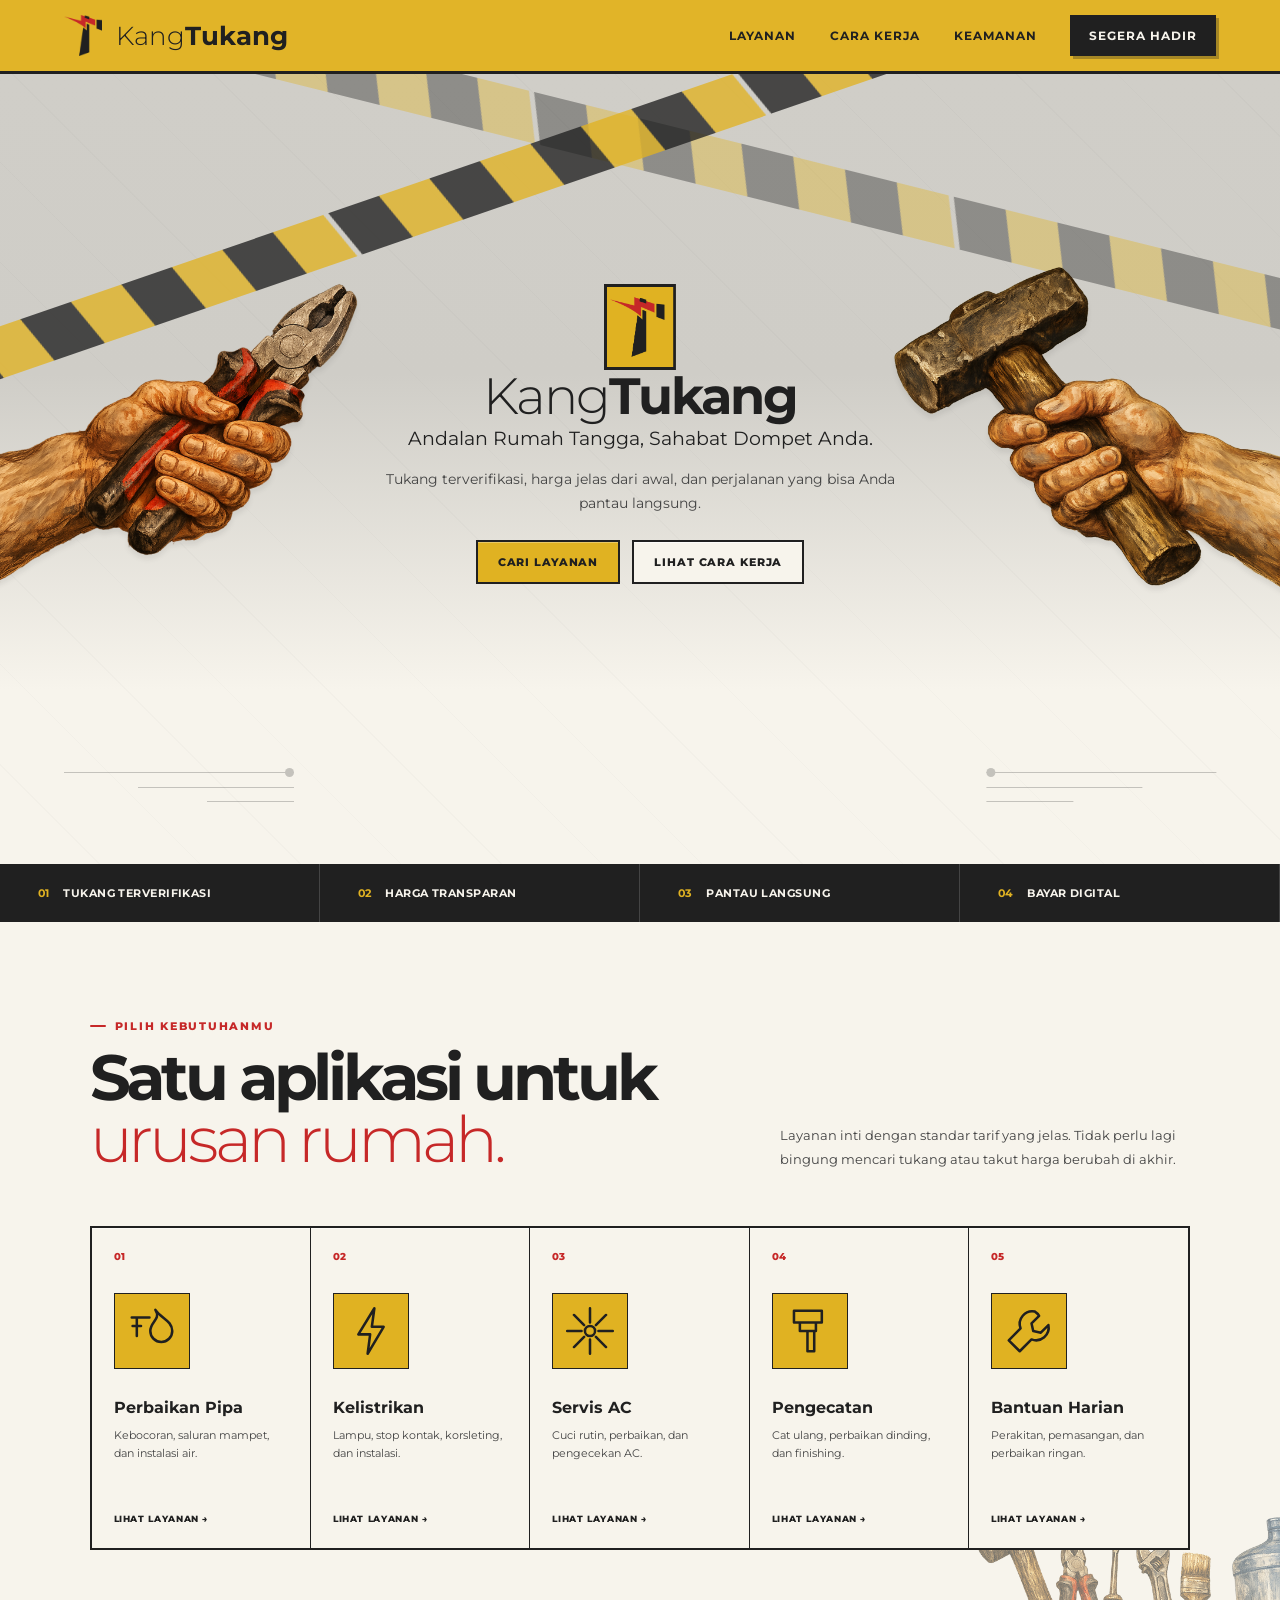
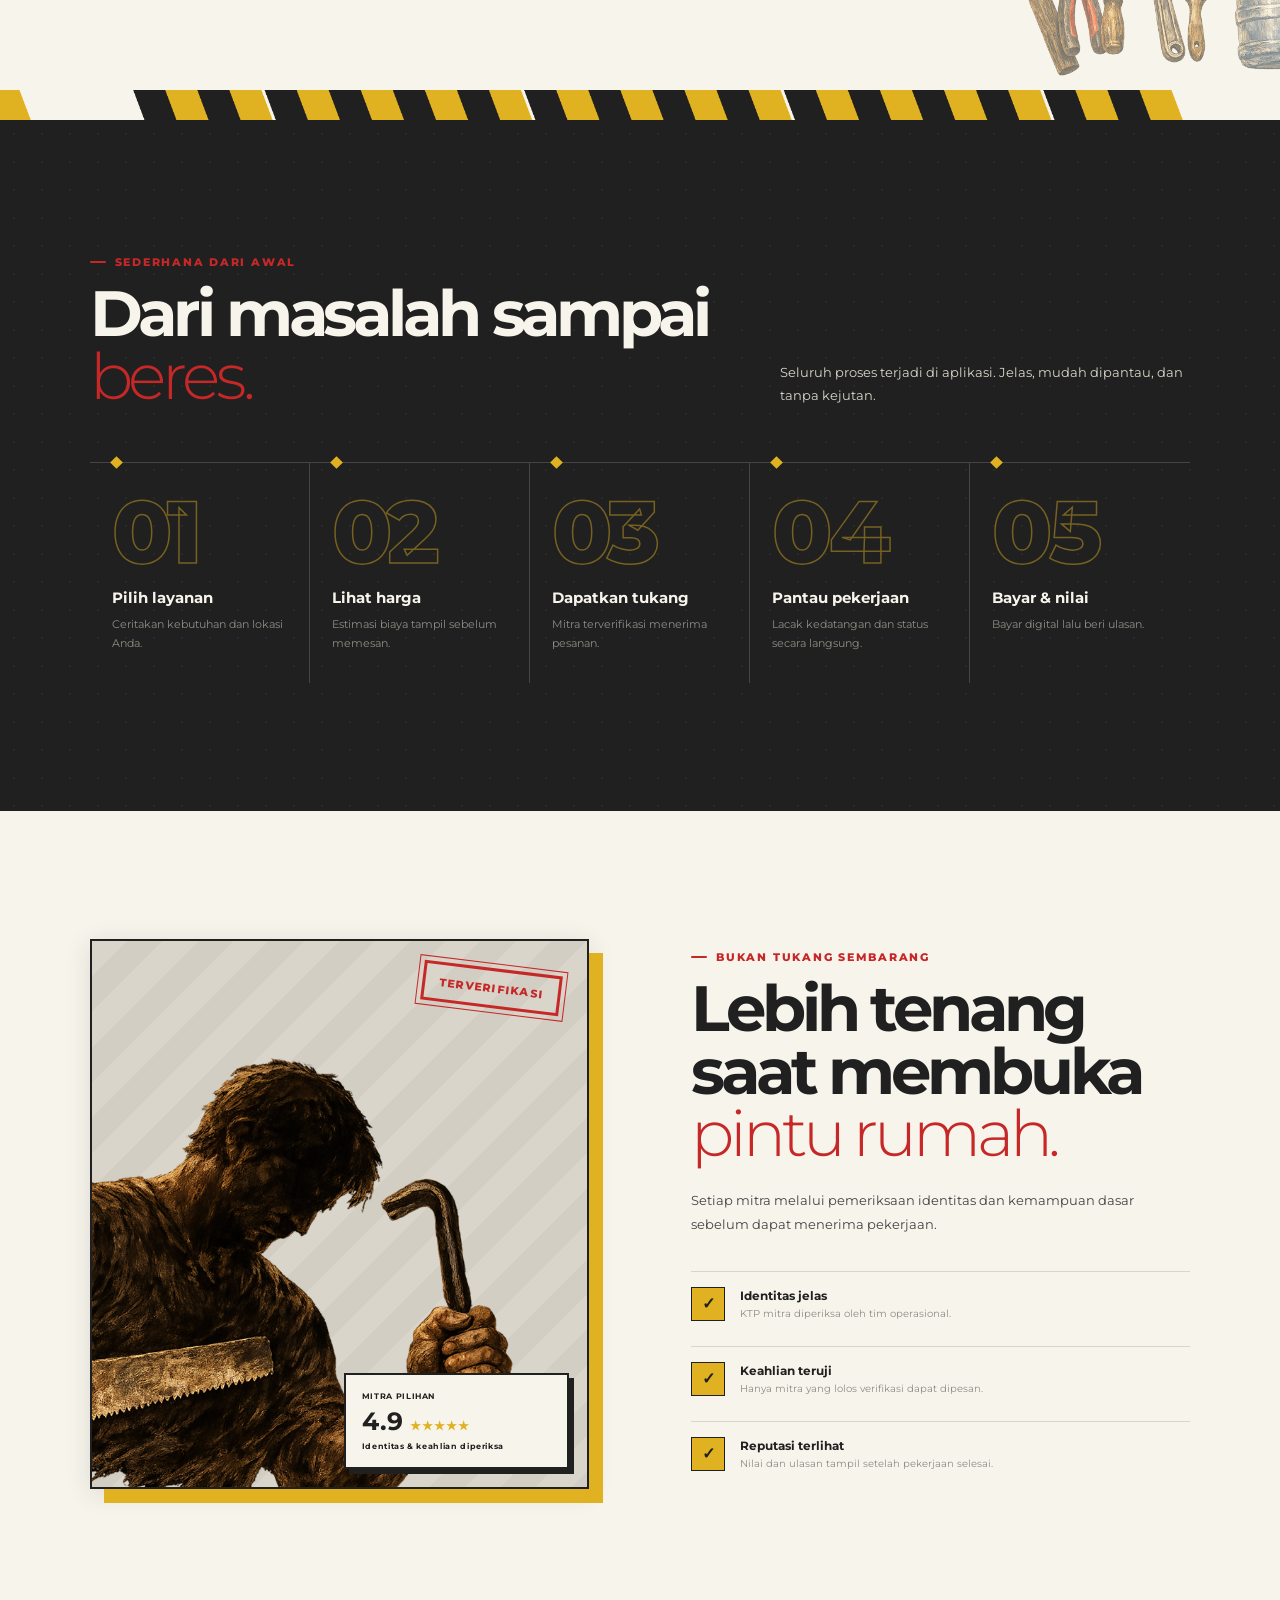
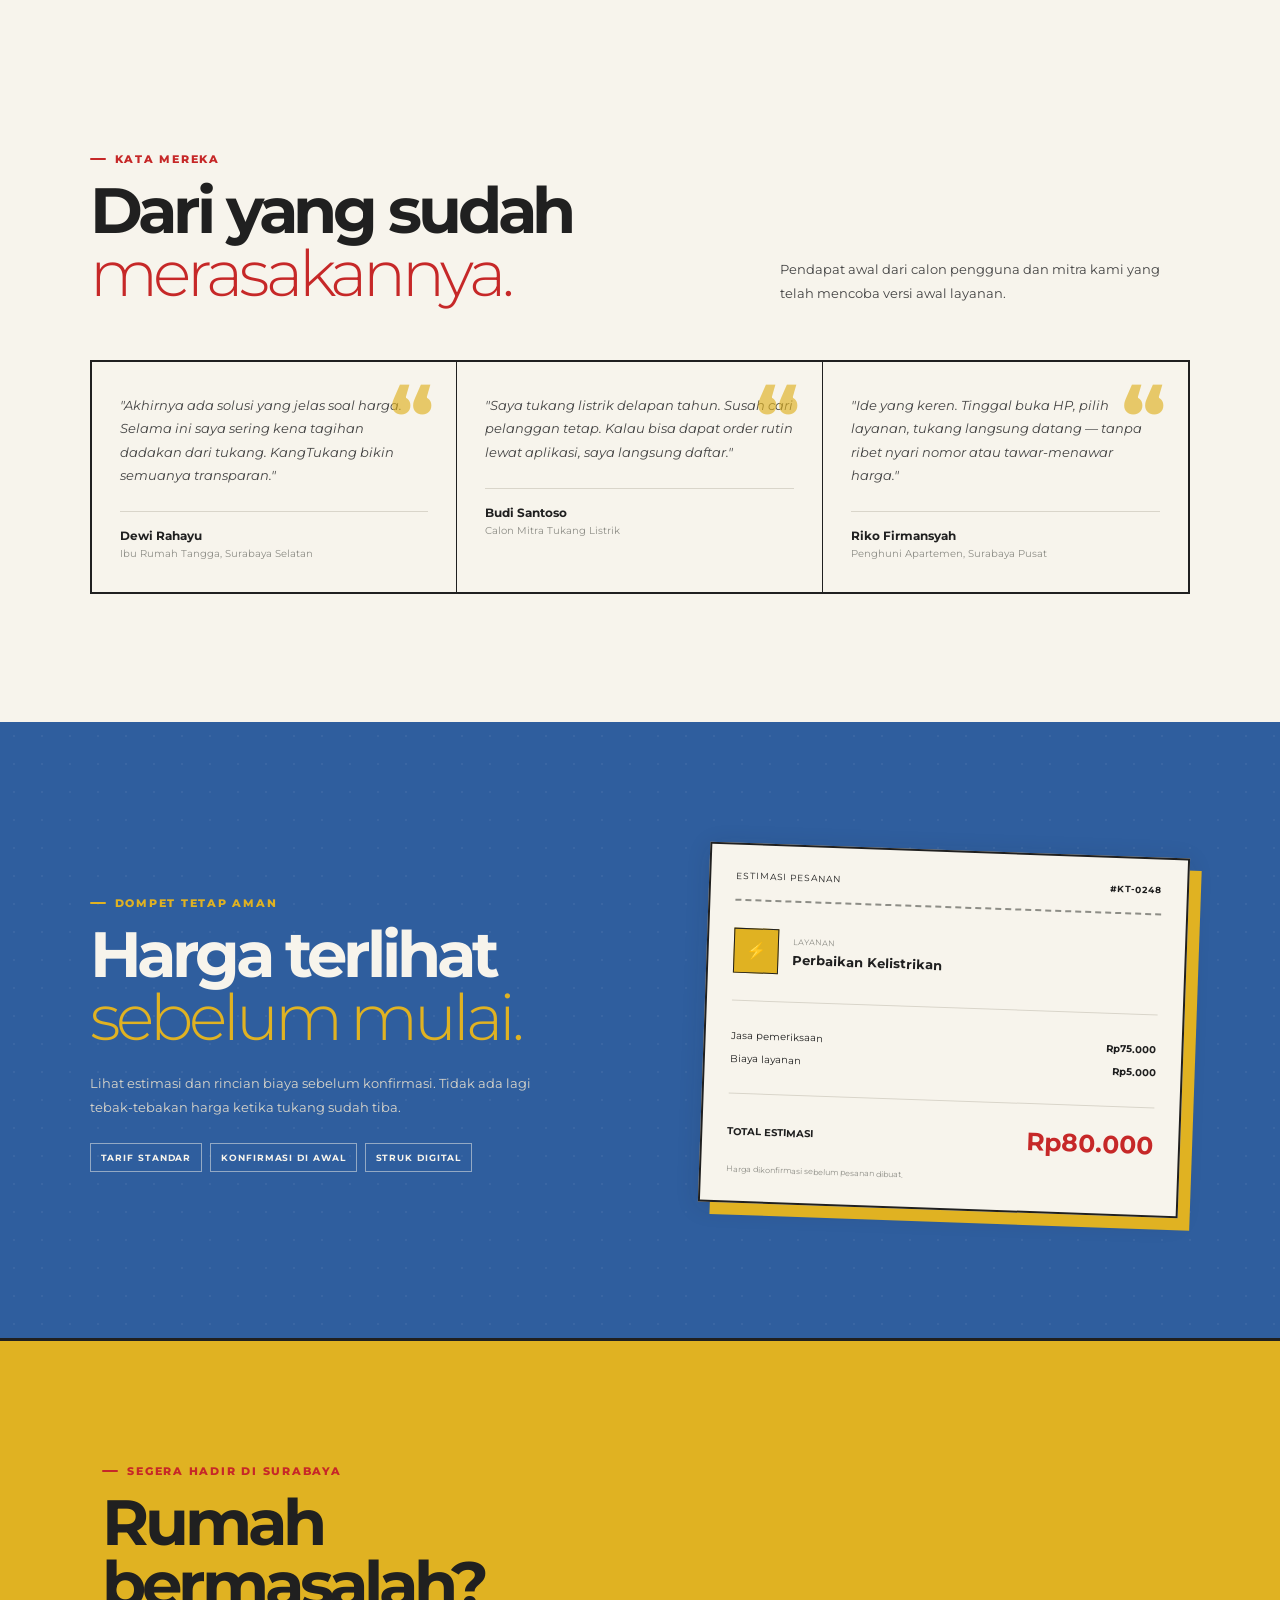
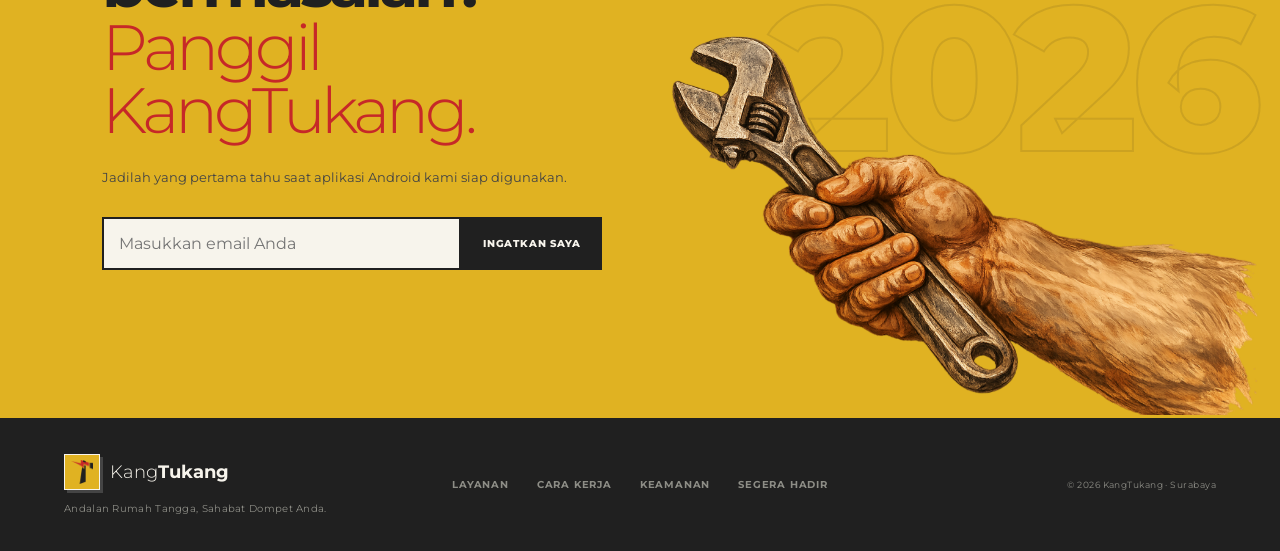
==== index.html @ 255532e5 "UI INDEX GACOR" ====
<!DOCTYPE html>
<html lang="id">
  <head>
    <meta charset="UTF-8" />
    <meta name="viewport" content="width=device-width, initial-scale=1.0" />
    <meta
      name="description"
      content="Pesan tukang terverifikasi di Surabaya dengan harga transparan, pelacakan langsung, dan pembayaran digital."
    />
    <title>KangTukang — Andalan Rumah Tangga</title>
    <link rel="icon" type="image/png" href="assets/img/logo.png" />
    <link rel="preconnect" href="https://fonts.googleapis.com" />
    <link rel="preconnect" href="https://fonts.gstatic.com" crossorigin />
    <link
      href="https://fonts.googleapis.com/css2?family=Montserrat:wght@300;400;500;600;700;800&display=swap"
      rel="stylesheet"
    />
    <link rel="stylesheet" href="style.css" />
  </head>
  <body>
    <header class="site-header">
      <a class="brand" href="#beranda" aria-label="KangTukang beranda">
        <img src="assets/img/hammeronly.png" alt="" />
        <span>Kang<strong>Tukang</strong></span>
      </a>

      <button class="menu-toggle" type="button" aria-expanded="false" aria-controls="main-nav">
        <span></span><span></span><span></span>
        <span class="visually-hidden">Buka menu</span>
      </button>

      <nav class="main-nav" id="main-nav" aria-label="Navigasi utama">
        <a href="#layanan">Layanan</a>
        <a href="#cara-kerja">Cara Kerja</a>
        <a href="#keamanan">Keamanan</a>
        <a class="nav-cta" href="#unduh">Segera Hadir</a>
      </nav>
    </header>

    <main>
      <section class="hero" id="beranda">
        <div class="tape tape-back" aria-hidden="true"></div>
        <div class="tape tape-front" aria-hidden="true"></div>

        <img class="tool-hand tool-hand-left" src="assets/img/handpliers.png" alt="" />

        <div class="hero-content reveal">
          <img class="hero-logo" src="assets/img/logo.png" alt="Logo KangTukang" />
          <h1>Kang<strong>Tukang</strong></h1>
          <p class="tagline">Andalan Rumah Tangga, Sahabat Dompet Anda.</p>
          <p class="hero-copy">
            Tukang terverifikasi, harga jelas dari awal, dan perjalanan yang bisa
            Anda pantau langsung.
          </p>
          <div class="hero-actions">
            <a class="button button-primary" href="#layanan">Cari Layanan</a>
            <a class="button button-secondary" href="#cara-kerja">Lihat Cara Kerja</a>
          </div>
        </div>

        <img class="tool-hand tool-hand-right" src="assets/img/handhammer.png" alt="" />
        <div class="hero-ornament hero-ornament-left" aria-hidden="true"><span></span></div>
        <div class="hero-ornament hero-ornament-right" aria-hidden="true"><span></span></div>
      </section>

      <section class="promise-strip" id="janji-kami" aria-label="Keunggulan KangTukang">
        <div><strong>01</strong><span>Tukang Terverifikasi</span></div>
        <div><strong>02</strong><span>Harga Transparan</span></div>
        <div><strong>03</strong><span>Pantau Langsung</span></div>
        <div><strong>04</strong><span>Bayar Digital</span></div>
      </section>

      <section class="section services" id="layanan">
        <div class="section-heading reveal">
          <div>
            <span class="section-kicker">Pilih kebutuhanmu</span>
            <h2>Satu aplikasi untuk<br /><em>urusan rumah.</em></h2>
          </div>
          <p>
            Layanan inti dengan standar tarif yang jelas. Tidak perlu lagi bingung
            mencari tukang atau takut harga berubah di akhir.
          </p>
        </div>

        <div class="service-grid">
          <article class="service-card reveal">
            <span class="service-number">01</span>
            <svg viewBox="0 0 64 64" aria-hidden="true"><path d="M36 7c7 11-6 14-6 25a13 13 0 1 0 26 0C56 20 43 17 36 7Z"/><path d="M8 16h21M14 16v10m-5 0h10m-5 0v12"/></svg>
            <h3>Perbaikan Pipa</h3>
            <p>Kebocoran, saluran mampet, dan instalasi air.</p>
            <span class="card-link">Lihat layanan →</span>
          </article>
          <article class="service-card reveal">
            <span class="service-number">02</span>
            <svg viewBox="0 0 64 64" aria-hidden="true"><path d="m36 5-19 31h14l-3 23 19-32H33l3-22Z"/></svg>
            <h3>Kelistrikan</h3>
            <p>Lampu, stop kontak, korsleting, dan instalasi.</p>
            <span class="card-link">Lihat layanan →</span>
          </article>
          <article class="service-card reveal">
            <span class="service-number">03</span>
            <svg viewBox="0 0 64 64" aria-hidden="true"><circle cx="32" cy="32" r="6"/><path d="M32 5v17m0 20v17M5 32h17m20 0h17M13 13l12 12m14 14 12 12m0-38L39 25M25 39 13 51"/></svg>
            <h3>Servis AC</h3>
            <p>Cuci rutin, perbaikan, dan pengecekan AC.</p>
            <span class="card-link">Lihat layanan →</span>
          </article>
          <article class="service-card reveal">
            <span class="service-number">04</span>
            <svg viewBox="0 0 64 64" aria-hidden="true"><path d="M13 8h33v14H13zM20 22v10h19V22m-10 10v24h8V32"/></svg>
            <h3>Pengecatan</h3>
            <p>Cat ulang, perbaikan dinding, dan finishing.</p>
            <span class="card-link">Lihat layanan →</span>
          </article>
          <article class="service-card reveal">
            <span class="service-number">05</span>
            <svg viewBox="0 0 64 64" aria-hidden="true"><path d="M39 9a15 15 0 0 0-17 20L8 43l13 13 14-14A15 15 0 0 0 55 25l-9 9-9-2-2-9 9-9a15 15 0 0 0-5-5Z"/></svg>
            <h3>Bantuan Harian</h3>
            <p>Perakitan, pemasangan, dan perbaikan ringan.</p>
            <span class="card-link">Lihat layanan →</span>
          </article>
        </div>
        <img class="services-art" src="assets/img/stuff.png" alt="" />
      </section>

      <div class="hazard-divider" aria-hidden="true"></div>

      <section class="section process" id="cara-kerja">
        <div class="section-heading light reveal">
          <div>
            <span class="section-kicker">Sederhana dari awal</span>
            <h2>Dari masalah sampai<br /><em>beres.</em></h2>
          </div>
          <p>Seluruh proses terjadi di aplikasi. Jelas, mudah dipantau, dan tanpa kejutan.</p>
        </div>

        <ol class="process-list">
          <li class="reveal"><strong>01</strong><div><h3>Pilih layanan</h3><p>Ceritakan kebutuhan dan lokasi Anda.</p></div></li>
          <li class="reveal"><strong>02</strong><div><h3>Lihat harga</h3><p>Estimasi biaya tampil sebelum memesan.</p></div></li>
          <li class="reveal"><strong>03</strong><div><h3>Dapatkan tukang</h3><p>Mitra terverifikasi menerima pesanan.</p></div></li>
          <li class="reveal"><strong>04</strong><div><h3>Pantau pekerjaan</h3><p>Lacak kedatangan dan status secara langsung.</p></div></li>
          <li class="reveal"><strong>05</strong><div><h3>Bayar & nilai</h3><p>Bayar digital lalu beri ulasan.</p></div></li>
        </ol>
      </section>

      <section class="section trust" id="keamanan">
        <div class="trust-visual reveal">
          <span class="stamp">Terverifikasi</span>
          <img src="assets/img/person.png" alt="Ilustrasi tukang profesional" />
          <div class="rating-card">
            <span>MITRA PILIHAN</span>
            <strong>4.9 <b>★★★★★</b></strong>
            <small>Identitas & keahlian diperiksa</small>
          </div>
        </div>

        <div class="trust-copy reveal">
          <span class="section-kicker">Bukan tukang sembarang</span>
          <h2>Lebih tenang saat membuka <em>pintu rumah.</em></h2>
          <p>
            Setiap mitra melalui pemeriksaan identitas dan kemampuan dasar sebelum
            dapat menerima pekerjaan.
          </p>
          <ul class="check-list">
            <li><span>✓</span><div><strong>Identitas jelas</strong><small>KTP mitra diperiksa oleh tim operasional.</small></div></li>
            <li><span>✓</span><div><strong>Keahlian teruji</strong><small>Hanya mitra yang lolos verifikasi dapat dipesan.</small></div></li>
            <li><span>✓</span><div><strong>Reputasi terlihat</strong><small>Nilai dan ulasan tampil setelah pekerjaan selesai.</small></div></li>
          </ul>
        </div>
      </section>

      <section class="section testimonials">
        <div class="section-heading reveal">
          <div>
            <span class="section-kicker">Kata mereka</span>
            <h2>Dari yang sudah<br /><em>merasakannya.</em></h2>
          </div>
          <p>Pendapat awal dari calon pengguna dan mitra kami yang telah mencoba versi awal layanan.</p>
        </div>
        <div class="testimonial-grid">
          <blockquote class="testimonial-card reveal">
            <p>"Akhirnya ada solusi yang jelas soal harga. Selama ini saya sering kena tagihan dadakan dari tukang. KangTukang bikin semuanya transparan."</p>
            <div class="testimonial-footer">
              <strong>Dewi Rahayu</strong>
              <span>Ibu Rumah Tangga, Surabaya Selatan</span>
            </div>
          </blockquote>
          <blockquote class="testimonial-card reveal">
            <p>"Saya tukang listrik delapan tahun. Susah cari pelanggan tetap. Kalau bisa dapat order rutin lewat aplikasi, saya langsung daftar."</p>
            <div class="testimonial-footer">
              <strong>Budi Santoso</strong>
              <span>Calon Mitra Tukang Listrik</span>
            </div>
          </blockquote>
          <blockquote class="testimonial-card reveal">
            <p>"Ide yang keren. Tinggal buka HP, pilih layanan, tukang langsung datang — tanpa ribet nyari nomor atau tawar-menawar harga."</p>
            <div class="testimonial-footer">
              <strong>Riko Firmansyah</strong>
              <span>Penghuni Apartemen, Surabaya Pusat</span>
            </div>
          </blockquote>
        </div>
      </section>

      <section class="section transparency">
        <div class="price-copy reveal">
          <span class="section-kicker">Dompet tetap aman</span>
          <h2>Harga terlihat<br /><em>sebelum mulai.</em></h2>
          <p>
            Lihat estimasi dan rincian biaya sebelum konfirmasi. Tidak ada lagi
            tebak-tebakan harga ketika tukang sudah tiba.
          </p>
          <div class="mini-points">
            <span>Tarif standar</span><span>Konfirmasi di awal</span><span>Struk digital</span>
          </div>
        </div>
        <div class="price-ticket reveal">
          <div class="ticket-top"><span>ESTIMASI PESANAN</span><strong>#KT-0248</strong></div>
          <div class="ticket-service"><span class="ticket-icon">⚡</span><div><small>LAYANAN</small><strong>Perbaikan Kelistrikan</strong></div></div>
          <dl>
            <div><dt>Jasa pemeriksaan</dt><dd>Rp75.000</dd></div>
            <div><dt>Biaya layanan</dt><dd>Rp5.000</dd></div>
          </dl>
          <div class="ticket-total"><span>Total estimasi</span><strong>Rp80.000</strong></div>
          <small class="ticket-note">Harga dikonfirmasi sebelum pesanan dibuat.</small>
        </div>
      </section>

      <section class="final-cta" id="unduh">
        <span class="cta-year" aria-hidden="true">2026</span>
        <img src="assets/img/handwrench.png" alt="" />
        <div class="final-copy reveal">
          <span class="section-kicker">Segera hadir di Surabaya</span>
          <h2>Rumah bermasalah?<br /><em>Panggil KangTukang.</em></h2>
          <p>Jadilah yang pertama tahu saat aplikasi Android kami siap digunakan.</p>
          <form class="notify-form">
            <label class="visually-hidden" for="email">Alamat email</label>
            <input id="email" type="email" placeholder="Masukkan email Anda" required />
            <button type="submit">Ingatkan Saya</button>
          </form>
          <p class="form-message" aria-live="polite"></p>
        </div>
      </section>
    </main>

    <footer>
      <div class="footer-brand-col">
        <a class="brand footer-brand" href="#beranda">
          <img src="assets/img/hammeronly.png" alt="" />
          <span>Kang<strong>Tukang</strong></span>
        </a>
        <p class="footer-tagline">Andalan Rumah Tangga, Sahabat Dompet Anda.</p>
      </div>
      <nav class="footer-nav" aria-label="Navigasi footer">
        <a href="#layanan">Layanan</a>
        <a href="#cara-kerja">Cara Kerja</a>
        <a href="#keamanan">Keamanan</a>
        <a href="#unduh">Segera Hadir</a>
      </nav>
      <span class="footer-copy">© 2026 KangTukang · Surabaya</span>
    </footer>

    <script src="script.js"></script>
  </body>
</html>
---- style.css ----
:root {
  --ink: #202020;
  --steel: #444444;
  --gray: #8d8d86;
  --blue: #2f5e9e;
  --red: #c62828;
  --gold: #d8941f;
  --paper: #d9d5ca;
  --yellow: #e0b222;
  --cream: #f7f4ec;
  --shadow-sm: 0 1px 4px rgb(32 32 32/.06), 0 2px 12px rgb(32 32 32/.06);
  --shadow-md: 0 4px 16px rgb(32 32 32/.1), 0 8px 32px rgb(32 32 32/.08);
}

* { box-sizing: border-box; }
html { scroll-behavior: smooth; }
body { margin: 0; overflow-x: hidden; background: var(--cream); color: var(--ink); font-family: "Montserrat", Arial, sans-serif; }
button, input { font: inherit; }
a { color: inherit; }
button:focus-visible,a:focus-visible,input:focus-visible { outline: 3px solid var(--red); outline-offset: 4px; }

.visually-hidden { position: absolute; width: 1px; height: 1px; padding: 0; margin: -1px; overflow: hidden; clip: rect(0,0,0,0); white-space: nowrap; border: 0; }
.site-header { position: sticky; top: 0; z-index: 30; height: 74px; display: flex; align-items: center; justify-content: space-between; padding: 0 clamp(24px,5vw,80px); background: rgb(224 178 34/.97); border-bottom: 3px solid var(--ink); transition: height .35s cubic-bezier(.22,1,.36,1),box-shadow .35s ease,background-color .35s ease; backdrop-filter: blur(12px) saturate(1.4); }
.site-header.scrolled { height: 66px; background: rgb(224 178 34/.92); box-shadow: 0 7px 20px rgb(32 32 32/.14); }
.brand { display: inline-flex; align-items: center; gap: 14px; color: var(--ink); font-size: 26px; font-weight: 300; line-height: 1; text-decoration: none; transition: transform .35s cubic-bezier(.22,1,.36,1); animation: brand-in .6s .08s cubic-bezier(.22,1,.36,1) both; }
.brand:hover { transform: translateY(-2px); }
.brand img { width: 38px; height: 42px; object-fit: contain; transition: transform .45s cubic-bezier(.22,1,.36,1); }
.brand:hover img { transform: rotate(-6deg) scale(1.06); }
.brand strong, .hero-content strong, .footer-brand strong { font-weight: 700; }
.main-nav { display: flex; align-items: center; gap: 34px; }
.main-nav a { position: relative; font-size: 12px; font-weight: 700; letter-spacing: .08em; text-decoration: none; text-transform: uppercase; transition: color .3s ease,transform .3s cubic-bezier(.22,1,.36,1); animation: nav-in .55s .2s cubic-bezier(.22,1,.36,1) both; }
.main-nav a:nth-child(2) { animation-delay: .27s; }.main-nav a:nth-child(3) { animation-delay: .34s; }.main-nav a:nth-child(4) { animation-delay: .41s; }
.main-nav a:not(.nav-cta)::after { content: ""; position: absolute; right: 0; bottom: -7px; left: 0; height: 2px; background: var(--ink); transform: scaleX(0); transform-origin: right; transition: transform .35s cubic-bezier(.22,1,.36,1); }
.main-nav a:not(.nav-cta):hover::after,.main-nav a.active::after { transform: scaleX(1); transform-origin: left; }
.main-nav a:not(.nav-cta):hover { transform: translateY(-2px); }
.nav-cta { padding: 11px 17px; background: var(--ink); color: var(--cream); border: 2px solid var(--ink); box-shadow: 3px 3px 0 rgb(32 32 32/.3); transition: transform .3s cubic-bezier(.22,1,.36,1),box-shadow .3s ease,background-color .3s ease,color .3s ease,border-color .3s ease!important; }
.nav-cta:hover { background: var(--red); border-color: var(--red); color: var(--cream); box-shadow: 0 0 0 var(--ink); transform: translate(3px,3px); }
.menu-toggle { display: none; border: 0; background: none; }

.hero { --move-x: 0px; --move-y: 0px; position: relative; isolation: isolate; min-height: min(790px,calc(100vh - 74px)); overflow: hidden; background: repeating-linear-gradient(45deg,transparent,transparent 70px,rgb(32 32 32/.018) 70px,rgb(32 32 32/.018) 71px),linear-gradient(to bottom,#d0cec8 0%,#cfcdc7 38%,var(--cream) 78%); }
.tape { position: absolute; z-index: -2; left: 50%; width: 118vw; min-width: 1200px; height: 50px; background: url("assets/img/policeline.png") center/auto 50px repeat-x; opacity: .78; transform-origin: center; }
.tape-back { top: 64px; transform: translateX(-45%) rotate(14deg); opacity: .38; }
.tape-front { top: 75px; transform: translateX(-58%) rotate(-19deg); }
.hero-content { position: relative; z-index: 3; display: flex; flex-direction: column; align-items: center; width: min(650px,80vw); margin: 0 auto; padding-top: 210px; text-align: center; }
.section-kicker { display: inline-flex; align-items: center; gap: 9px; color: var(--red); font-size: 11px; font-weight: 800; letter-spacing: .16em; text-transform: uppercase; }
.section-kicker::before { content: ""; display: inline-block; width: 16px; height: 2px; background: currentColor; border-radius: 1px; flex-shrink: 0; }
section[id] { scroll-margin-top: 80px; }
.hero-logo { width: 72px; height: 86px; object-fit: cover; animation: logo-in .8s .15s cubic-bezier(.22,1,.36,1) both; }
.hero h1 { margin: 0; font-size: clamp(42px,4vw,58px); font-weight: 300; letter-spacing: -2px; line-height: 1; }
.tagline { margin: 5px 0 0; font-size: clamp(15px,1.5vw,20px); font-weight: 400; }
.hero-copy { max-width: 530px; margin: 18px 0 0; color: var(--steel); font-size: 14px; line-height: 1.7; }
.hero-actions { display: flex; gap: 12px; margin-top: 24px; }
.button { position: relative; padding: 13px 20px; overflow: hidden; border: 2px solid var(--ink); font-size: 11px; font-weight: 800; letter-spacing: .08em; text-decoration: none; text-transform: uppercase; transition: transform .35s cubic-bezier(.22,1,.36,1),box-shadow .35s ease,background-color .35s ease,color .35s ease; }
.button:hover { transform: translate(-2px,-2px); box-shadow: 5px 5px 0 var(--ink), 0 2px 10px rgb(32 32 32/.12); }
.button:active { transform: translate(1px,1px); box-shadow: 1px 1px 0 var(--ink); transition-duration: .12s; }
.button-primary { background: var(--yellow); box-shadow: inset 0 1px 0 rgb(255 255 255/.3); }
.button-secondary { background: var(--cream); box-shadow: inset 0 1px 0 rgb(255 255 255/.7); }
.tool-hand { position: absolute; z-index: 2; top: 170px; width: min(48vw,690px); pointer-events: none; filter: drop-shadow(0 5px 2px rgb(32 32 32/.08)); transition: transform .16s ease-out; }
.tool-hand-left { left: -16vw; transform: translate(calc(var(--move-x)*-.35),calc(var(--move-y)*-.25)) scaleX(-1); }
.tool-hand-right { right: -15vw; transform: translate(calc(var(--move-x)*.35),calc(var(--move-y)*-.25)); }
.hero-ornament { position: absolute; z-index: 1; bottom: 34px; width: min(18vw,280px); height: 58px; opacity: .28; pointer-events: none; }
.hero-ornament::before,.hero-ornament::after,.hero-ornament span::before,.hero-ornament span::after { content: ""; position: absolute; background: var(--steel); }
.hero-ornament::before { top: 0; width: 100%; height: 1px; }
.hero-ornament::after { top: -4px; width: 9px; height: 9px; border-radius: 50%; }
.hero-ornament span::before { top: 15px; width: 68%; height: 1px; }
.hero-ornament span::after { top: 29px; width: 38%; height: 1px; }
.hero-ornament-left { left: 5vw; }.hero-ornament-left::after { right: 0; }.hero-ornament-left span::before,.hero-ornament-left span::after { right: 0; }
.hero-ornament-right { right: 5vw; transform: scaleX(-1); }.hero-ornament-right::after { right: 0; }.hero-ornament-right span::before,.hero-ornament-right span::after { right: 0; }
.promise-strip { display: grid; grid-template-columns: repeat(4,1fr); background: var(--ink); color: var(--cream); }
.promise-strip div { display: flex; align-items: center; gap: 14px; padding: 22px clamp(18px,3vw,45px); border-right: 1px solid var(--steel); transition: background-color .35s ease,padding-left .35s cubic-bezier(.22,1,.36,1); }
.promise-strip div:hover { padding-left: clamp(25px,3.5vw,54px); background: var(--steel); }
.promise-strip strong { color: var(--yellow); font-size: 11px; }
.promise-strip span { font-size: 11px; font-weight: 700; letter-spacing: .04em; text-transform: uppercase; }
.section { position: relative; padding: clamp(80px,10vw,145px) clamp(24px,7vw,110px); }
.section-heading { display: flex; align-items: end; justify-content: space-between; gap: 50px; max-width: 1220px; margin: 0 auto 55px; }
.section-heading h2, .trust-copy h2, .price-copy h2, .final-copy h2 { margin: 13px 0 0; font-size: clamp(38px,5vw,70px); font-weight: 700; letter-spacing: -.065em; line-height: .98; }
h2 em { color: var(--red); font-style: normal; font-weight: 300; }
.section-heading p { max-width: 410px; margin: 0; color: var(--steel); font-size: 13px; line-height: 1.8; }

.services { padding-top: clamp(65px,7vw,100px); padding-bottom: 140px; }
.service-grid { position: relative; z-index: 2; display: grid; grid-template-columns: repeat(5,1fr); max-width: 1220px; margin: auto; border: 2px solid var(--ink); }
.service-card { position: relative; min-height: 300px; padding: 22px; overflow: hidden; background: var(--cream); border-right: 1px solid var(--ink); box-shadow: inset 0 1px 0 rgb(255 255 255/.5); transition: background-color .35s ease,color .35s ease,box-shadow .35s ease; }
.service-card::after { content: ""; position: absolute; right: 0; bottom: 0; left: 0; height: 5px; background: var(--yellow); transform: scaleX(0); transform-origin: left; transition: transform .35s ease; }
.service-card:last-child { border-right: 0; }
.service-card:hover { background: #efe5c8; box-shadow: inset 0 1px 0 rgb(255 255 255/.5), 0 6px 24px rgb(32 32 32/.1); }
.service-card:hover::after { transform: scaleX(1); }
.service-card:hover svg { transform: translateY(-4px) rotate(-3deg); filter: drop-shadow(0 2px 6px rgb(32 32 32/.12)); }
.service-number { display: block; color: var(--red); font-size: 10px; font-weight: 800; }
.service-card svg { width: 54px; height: 54px; margin: 30px 0 25px; fill: none; stroke: currentColor; stroke-width: 3; stroke-linecap: round; stroke-linejoin: round; transition: transform .35s ease, filter .35s ease; background: var(--yellow); border: 1px solid var(--ink); padding: 10px; box-sizing: content-box; }
.service-card h3 { margin: 0; font-size: 16px; }
.service-card p { min-height: 58px; margin: 10px 0 22px; color: var(--steel); font-size: 11px; line-height: 1.6; }
.card-link { display: inline-block; font-size: 9px; font-weight: 800; letter-spacing: .07em; text-transform: uppercase; transition: transform .35s cubic-bezier(.22,1,.36,1); }
.service-card:hover .card-link { transform: translateX(5px); }
.services-art { position: absolute; right: -70px; bottom: -40px; width: 390px; opacity: .55; pointer-events: none; animation: art-float 6s ease-in-out infinite; }
.hazard-divider { height: 30px; background: url("assets/img/policeline.png") center/auto 30px repeat-x; }

.process { background: var(--ink); color: var(--cream); background-image: radial-gradient(rgb(255 255 255/.04) 1px, transparent 1px); background-size: 28px 28px; }
.section-heading.light p { color: var(--paper); }
.process-list { display: grid; grid-template-columns: repeat(5,1fr); max-width: 1220px; margin: auto; padding: 0; list-style: none; border-top: 1px solid var(--steel); }
.process-list li { position: relative; min-height: 220px; padding: 25px 22px; border-right: 1px solid var(--steel); transition: background-color .4s ease,padding-top .4s cubic-bezier(.22,1,.36,1); }
.process-list li:hover { padding-top: 19px; background: var(--steel); }
.process-list li:last-child { border-right: 0; }
.process-list li::before { content: ""; position: absolute; top: -5px; left: 22px; width: 9px; height: 9px; background: var(--yellow); transform: rotate(45deg); transition: transform .4s cubic-bezier(.22,1,.36,1),box-shadow .4s ease; }
.process-list li:hover::before { transform: rotate(225deg) scale(1.35); box-shadow: 0 0 0 5px rgb(224 178 34/.15); }
.process-list strong { color: transparent; -webkit-text-stroke: 1.5px rgb(224 178 34/.45); font-size: 88px; font-weight: 800; line-height: 1; display: block; letter-spacing: -.04em; }
.process-list h3 { margin: 12px 0 8px; font-size: 15px; }
.process-list p { margin: 0; color: var(--gray); font-size: 11px; line-height: 1.7; }

.trust { display: grid; grid-template-columns: 1fr 1fr; align-items: center; gap: clamp(40px,8vw,130px); max-width: 1440px; margin: auto; }
.trust-visual { position: relative; min-height: 550px; background: var(--paper); border: 2px solid var(--ink); overflow: hidden; box-shadow: 14px 14px 0 var(--yellow), 0 4px 24px rgb(32 32 32/.12); transition: box-shadow .45s ease; }
.trust-visual:hover { box-shadow: 20px 20px 0 var(--yellow), 0 8px 36px rgb(32 32 32/.18); }
.trust-visual::before { content: ""; position: absolute; inset: 0; background: repeating-linear-gradient(135deg,transparent 0 25px,rgb(32 32 32/.04) 25px 50px); }
.trust-visual img { position: absolute; bottom: 0; left: 50%; width: min(120%,650px); transform: translateX(-50%); filter: saturate(.8); transition: transform .7s cubic-bezier(.22,1,.36,1),filter .7s ease; }
.trust-visual:hover img { transform: translateX(-50%) scale(1.025); filter: saturate(1); }
.stamp { position: absolute; z-index: 2; top: 27px; right: 26px; padding: 10px 14px; color: var(--red); border: 3px solid var(--red); outline: 1.5px solid var(--red); outline-offset: 4px; font-size: 11px; font-weight: 800; letter-spacing: .12em; text-transform: uppercase; transform: rotate(7deg); transition: transform .45s cubic-bezier(.22,1,.36,1); }
.trust-visual:hover .stamp { transform: rotate(2deg) scale(1.04); }
.rating-card { position: absolute; z-index: 2; right: 18px; bottom: 18px; display: flex; flex-direction: column; width: 225px; padding: 16px; background: var(--cream); border: 2px solid var(--ink); box-shadow: 5px 5px 0 var(--ink); transition: transform .45s cubic-bezier(.22,1,.36,1),box-shadow .45s ease; }
.trust-visual:hover .rating-card { transform: translate(-3px,-3px); box-shadow: 8px 8px 0 var(--ink); }
.rating-card span,.rating-card small { font-size: 8px; font-weight: 700; letter-spacing: .08em; }
.rating-card strong { margin: 5px 0; font-size: 25px; }.rating-card b { color: var(--yellow); font-size: 12px; letter-spacing: 1px; }
.trust-copy p,.price-copy p,.final-copy p { max-width: 550px; margin: 24px 0; color: var(--steel); font-size: 13px; line-height: 1.8; }
.check-list { display: grid; gap: 10px; margin: 35px 0 0; padding: 0; list-style: none; }
.check-list li { display: flex; align-items: center; gap: 15px; padding: 15px 0; border-top: 1px solid var(--paper); transition: padding-left .35s cubic-bezier(.22,1,.36,1); }
.check-list li:hover { padding-left: 7px; }
.check-list li>span { display: grid; flex: 0 0 34px; height: 34px; place-items: center; background: var(--yellow); border: 1px solid var(--ink); font-weight: 800; transition: transform .35s cubic-bezier(.22,1,.36,1),background-color .35s ease; }
.check-list li:hover>span { transform: rotate(-6deg) scale(1.08); background: var(--gold); }
.check-list div { display: flex; flex-direction: column; gap: 4px; }.check-list strong { font-size: 12px; }.check-list small { color: var(--gray); font-size: 10px; }

.transparency { display: grid; grid-template-columns: 1fr 1fr; align-items: center; gap: clamp(50px,10vw,160px); background: var(--blue); color: var(--cream); background-image: radial-gradient(rgb(255 255 255/.05) 1px, transparent 1px); background-size: 28px 28px; }
.transparency .section-kicker { color: var(--yellow); }.transparency h2 em { color: var(--yellow); }.transparency .price-copy p { color: var(--paper); }
.mini-points { display: flex; flex-wrap: wrap; gap: 8px; }.mini-points span { padding: 8px 10px; border: 1px solid rgb(247 244 236/.5); font-size: 9px; font-weight: 700; text-transform: uppercase; letter-spacing: .1em; transition: background-color .3s ease; }
.mini-points span:hover { background: rgb(247 244 236/.08); }
.price-ticket { max-width: 480px; padding: 25px; background: var(--cream); color: var(--ink); border: 2px solid var(--ink); box-shadow: 12px 12px 0 var(--yellow), 0 4px 24px rgb(32 32 32/.12); transform: rotate(2deg); transition: transform .55s cubic-bezier(.22,1,.36,1),box-shadow .55s ease; }
.price-ticket:hover { transform: rotate(0) translateY(-5px); box-shadow: 18px 18px 0 var(--yellow), 0 8px 36px rgb(32 32 32/.18); }
.ticket-top,.ticket-total,.ticket-service,.price-ticket dl div { display: flex; align-items: center; justify-content: space-between; }
.ticket-top { padding-bottom: 18px; border-bottom: 2px dashed var(--gray); font-size: 9px; letter-spacing: .1em; }
.ticket-service { justify-content: flex-start; gap: 14px; padding: 27px 0; }.ticket-icon { display: grid; width: 45px; height: 45px; place-items: center; background: var(--yellow); border: 1px solid var(--ink); }
.ticket-service div { display: flex; flex-direction: column; gap: 5px; }.ticket-service small,.ticket-note { color: var(--gray); font-size: 8px; }.ticket-service strong { font-size: 13px; }
.price-ticket dl { margin: 0; padding: 18px 0; border-top: 1px solid var(--paper); border-bottom: 1px solid var(--paper); }.price-ticket dl div { margin: 10px 0; font-size: 10px; }.price-ticket dd { font-weight: 700; }
.ticket-total { padding: 22px 0 11px; }.ticket-total span { font-size: 10px; font-weight: 700; text-transform: uppercase; }.ticket-total strong { color: var(--red); font-size: 25px; }

.final-cta { position: relative; min-height: 560px; overflow: hidden; background: var(--yellow); border-top: 3px solid var(--ink); }
.final-cta>img { position: absolute; right: -50px; bottom: -60px; width: min(56vw,780px); z-index: 1; transition: transform .8s cubic-bezier(.22,1,.36,1); }
.cta-year { position: absolute; right: clamp(-20px,2vw,30px); top: 50%; transform: translateY(-50%); font-size: clamp(100px,16vw,220px); font-weight: 800; color: transparent; -webkit-text-stroke: 2px rgb(32 32 32/.1); letter-spacing: -.04em; line-height: 1; z-index: 0; pointer-events: none; user-select: none; }
.final-cta:hover>img { transform: translate(-8px,-8px) rotate(-1deg); }
.final-copy { position: relative; z-index: 2; max-width: 670px; padding: clamp(80px,9vw,130px) 0 clamp(80px,9vw,130px) clamp(24px,8vw,130px); }
.final-copy h2 em { color: var(--red); }.notify-form { display: flex; max-width: 500px; margin-top: 28px; }
.notify-form input { min-width: 0; flex: 1; padding: 15px; background: var(--cream); border: 2px solid var(--ink); outline: none; transition: box-shadow .35s ease,transform .35s cubic-bezier(.22,1,.36,1); }
.notify-form input:focus { transform: translateY(-2px); box-shadow: 0 5px 0 rgb(32 32 32/.2); }
.notify-form button { padding: 0 20px; background: var(--ink); color: var(--cream); border: 2px solid var(--ink); font-size: 10px; font-weight: 800; letter-spacing: .08em; text-transform: uppercase; cursor: pointer; transition: background-color .35s ease,color .35s ease,transform .35s cubic-bezier(.22,1,.36,1); }
.notify-form button:hover { background: var(--red); transform: translateX(3px); }
.form-message { min-height: 20px; margin: 10px 0 0!important; font-size: 10px!important; font-weight: 700; }
footer { display: grid; grid-template-columns: 1fr auto 1fr; align-items: center; gap: 40px; padding: 36px clamp(24px,5vw,80px); background: var(--ink); color: var(--cream); border-top: 3px solid var(--yellow); }
.footer-brand-col { display: flex; flex-direction: column; gap: 12px; }
.footer-tagline { margin: 0; color: var(--gray); font-size: 10px; letter-spacing: .03em; }
.footer-nav { display: flex; gap: 28px; justify-content: center; }
.footer-nav a { color: var(--gray); font-size: 10px; font-weight: 700; letter-spacing: .08em; text-decoration: none; text-transform: uppercase; transition: color .3s ease; }
.footer-nav a:hover { color: var(--cream); }
.footer-copy { text-align: right; color: var(--gray); font-size: 9px; letter-spacing: .05em; }
.footer-brand { gap: 10px; color: var(--cream); font-size: 18px; }.footer-brand img { width: 36px; height: 36px; padding: 5px; background: var(--yellow); border: 1px solid var(--cream); box-shadow: 3px 3px 0 var(--steel); }

.reveal { opacity: 0; translate: 0 24px; transition: opacity .7s ease,translate .7s cubic-bezier(.22,1,.36,1); }.reveal.visible { opacity: 1; translate: 0 0; }
.service-grid .reveal:nth-child(2),.process-list .reveal:nth-child(2) { transition-delay: .07s; }
.service-grid .reveal:nth-child(3),.process-list .reveal:nth-child(3) { transition-delay: .14s; }
.service-grid .reveal:nth-child(4),.process-list .reveal:nth-child(4) { transition-delay: .21s; }
.service-grid .reveal:nth-child(5),.process-list .reveal:nth-child(5) { transition-delay: .28s; }

.testimonials { background: var(--cream); }
.testimonial-grid { display: grid; grid-template-columns: repeat(3,1fr); max-width: 1220px; margin: auto; border: 2px solid var(--ink); }
.testimonial-card { position: relative; padding: 32px 28px; margin: 0; background: var(--cream); border-right: 1px solid var(--ink); transition: background-color .35s ease; }
.testimonial-card:last-child { border-right: 0; }
.testimonial-card::before { content: "\201C"; position: absolute; top: 14px; right: 22px; font-size: 80px; font-weight: 800; color: var(--yellow); line-height: 1; opacity: .65; pointer-events: none; }
.testimonial-card:hover { background: #efe5c8; }
.testimonial-card p { margin: 0 0 24px; color: var(--steel); font-size: 13px; line-height: 1.8; font-style: italic; }
.testimonial-footer { border-top: 1px solid var(--paper); padding-top: 16px; display: flex; flex-direction: column; gap: 4px; }
.testimonial-footer strong { font-size: 12px; font-weight: 700; }
.testimonial-footer span { font-size: 10px; color: var(--gray); }
.testimonial-grid .reveal:nth-child(2) { transition-delay: .07s; }
.testimonial-grid .reveal:nth-child(3) { transition-delay: .14s; }
.scroll-progress { position: fixed; top: 0; left: 0; right: 0; height: 3px; background: linear-gradient(to right, var(--yellow), var(--gold)); transform: scaleX(0); transform-origin: left; z-index: 100; transition: transform .08s linear; pointer-events: none; }
@keyframes brand-in { from { opacity: 0; transform: translateX(-12px); } }
@keyframes nav-in { from { opacity: 0; transform: translateY(-8px); } }
@keyframes logo-in { from { opacity: 0; transform: translateY(-12px) scale(.92); } }
@keyframes art-float { 50% { transform: translateY(-9px) rotate(1deg); } }
@media (max-width: 1050px) {
  .hero-content { padding-top: 145px; }
  .tool-hand { top: 340px; width: 500px; }.tool-hand-left { left: -270px; }.tool-hand-right { right: -270px; }
  .service-grid { grid-template-columns: repeat(3,1fr); }.service-card { border-bottom: 1px solid var(--ink); }.service-card:nth-child(3) { border-right: 0; }
  .process-list { grid-template-columns: repeat(5,220px); overflow-x: auto; }.trust { gap: 50px; }.final-cta>img { opacity: .45; }
}
@media (max-width: 760px) {
  .site-header { height: 68px; padding: 0 20px; }.brand { font-size: 22px; }.brand img { width: 34px; height: 37px; }
  .menu-toggle { display: grid; gap: 4px; padding: 9px; cursor: pointer; }.menu-toggle span:not(.visually-hidden) { display: block; width: 22px; height: 2px; background: var(--ink); transition: transform .35s cubic-bezier(.22,1,.36,1),opacity .25s ease; }
  .menu-toggle[aria-expanded="true"] span:nth-child(1) { transform: translateY(6px) rotate(45deg); }.menu-toggle[aria-expanded="true"] span:nth-child(2) { opacity: 0; transform: scaleX(0); }.menu-toggle[aria-expanded="true"] span:nth-child(3) { transform: translateY(-6px) rotate(-45deg); }
  .main-nav { position: absolute; top: 68px; right: 0; left: 0; display: flex; visibility: hidden; flex-direction: column; align-items: stretch; gap: 0; padding: 8px 20px 20px; background: rgb(224 178 34/.98); border-bottom: 3px solid var(--ink); opacity: 0; pointer-events: none; transform: translateY(-14px); transition: opacity .3s ease,transform .4s cubic-bezier(.22,1,.36,1),visibility .4s; }.main-nav.open { visibility: visible; opacity: 1; pointer-events: auto; transform: translateY(0); }.main-nav a { padding: 14px 0; opacity: 0; transform: translateY(-6px); transition: opacity .3s ease,transform .35s cubic-bezier(.22,1,.36,1),color .3s ease; }.main-nav.open a { opacity: 1; transform: translateY(0); }.main-nav.open a:nth-child(2) { transition-delay: .04s; }.main-nav.open a:nth-child(3) { transition-delay: .08s; }.main-nav.open a:nth-child(4) { transition-delay: .12s; }.nav-cta { text-align: center; }
  .hero { min-height: 760px; }.hero-content { width: 94vw; padding-top: 130px; }.tape { min-width: 850px; }.tape-back { top: 47px; transform: translateX(-49%) rotate(20deg); }.tape-front { top: 67px; transform: translateX(-54%) rotate(-25deg); }
  .hero-logo { width: 64px; height: 77px; }.hero h1 { font-size: 40px; }.tagline { max-width: 300px; font-size: 14px; }.hero-copy { max-width: 320px; font-size: 11px; }.hero-actions { flex-direction: column; width: min(280px,80vw); }.button { text-align: center; }
  .tool-hand { top: 485px; width: 365px; }.tool-hand-left { left: -230px; }.tool-hand-right { right: -230px; }
  .hero-ornament { display: none; }
  .promise-strip { grid-template-columns: repeat(2,1fr); }.promise-strip div { padding: 17px 14px; }.promise-strip span { font-size: 8px; }
  .section { padding: 75px 22px; }.section-heading { display: block; margin-bottom: 35px; }.section-heading p { margin-top: 22px; }.section-heading h2,.trust-copy h2,.price-copy h2,.final-copy h2 { font-size: 42px; }
  .services { padding-top: 65px; padding-bottom: 100px; }.service-grid { grid-template-columns: 1fr 1fr; }.service-card { min-height: 260px; padding: 17px; }.service-card:nth-child(2n) { border-right: 0; }.service-card:nth-child(3) { border-right: 1px solid var(--ink); }.service-card:last-child { grid-column: 1/-1; }.services-art { width: 260px; }
  .process-list { margin-right: -22px; }.process-list li { min-height: 200px; }
  .trust,.transparency { grid-template-columns: 1fr; }.trust-visual { min-height: 440px; }.trust-copy { order: -1; }.rating-card { width: 200px; }
  .price-ticket { width: 95%; margin: auto; }.final-cta { min-height: 660px; }.final-cta>img { right: -230px; bottom: -140px; width: 650px; opacity: .35; }.cta-year { display: none; }.final-copy { padding: 80px 22px; }.notify-form { flex-direction: column; gap: 8px; }.notify-form button { min-height: 48px; }
  footer { grid-template-columns: 1fr; text-align: center; }.footer-nav { flex-wrap: wrap; justify-content: center; }.footer-copy { text-align: center; }
  .testimonial-grid { grid-template-columns: 1fr; }.testimonial-card { border-right: 0; border-bottom: 1px solid var(--ink); }.testimonial-card:last-child { border-bottom: 0; }
}
@media (prefers-reduced-motion: reduce) { html { scroll-behavior: auto; } *,*::before,*::after { animation-duration: .01ms!important; animation-iteration-count: 1!important; transition-duration: .01ms!important; }.reveal { opacity: 1; translate: 0 0; } }
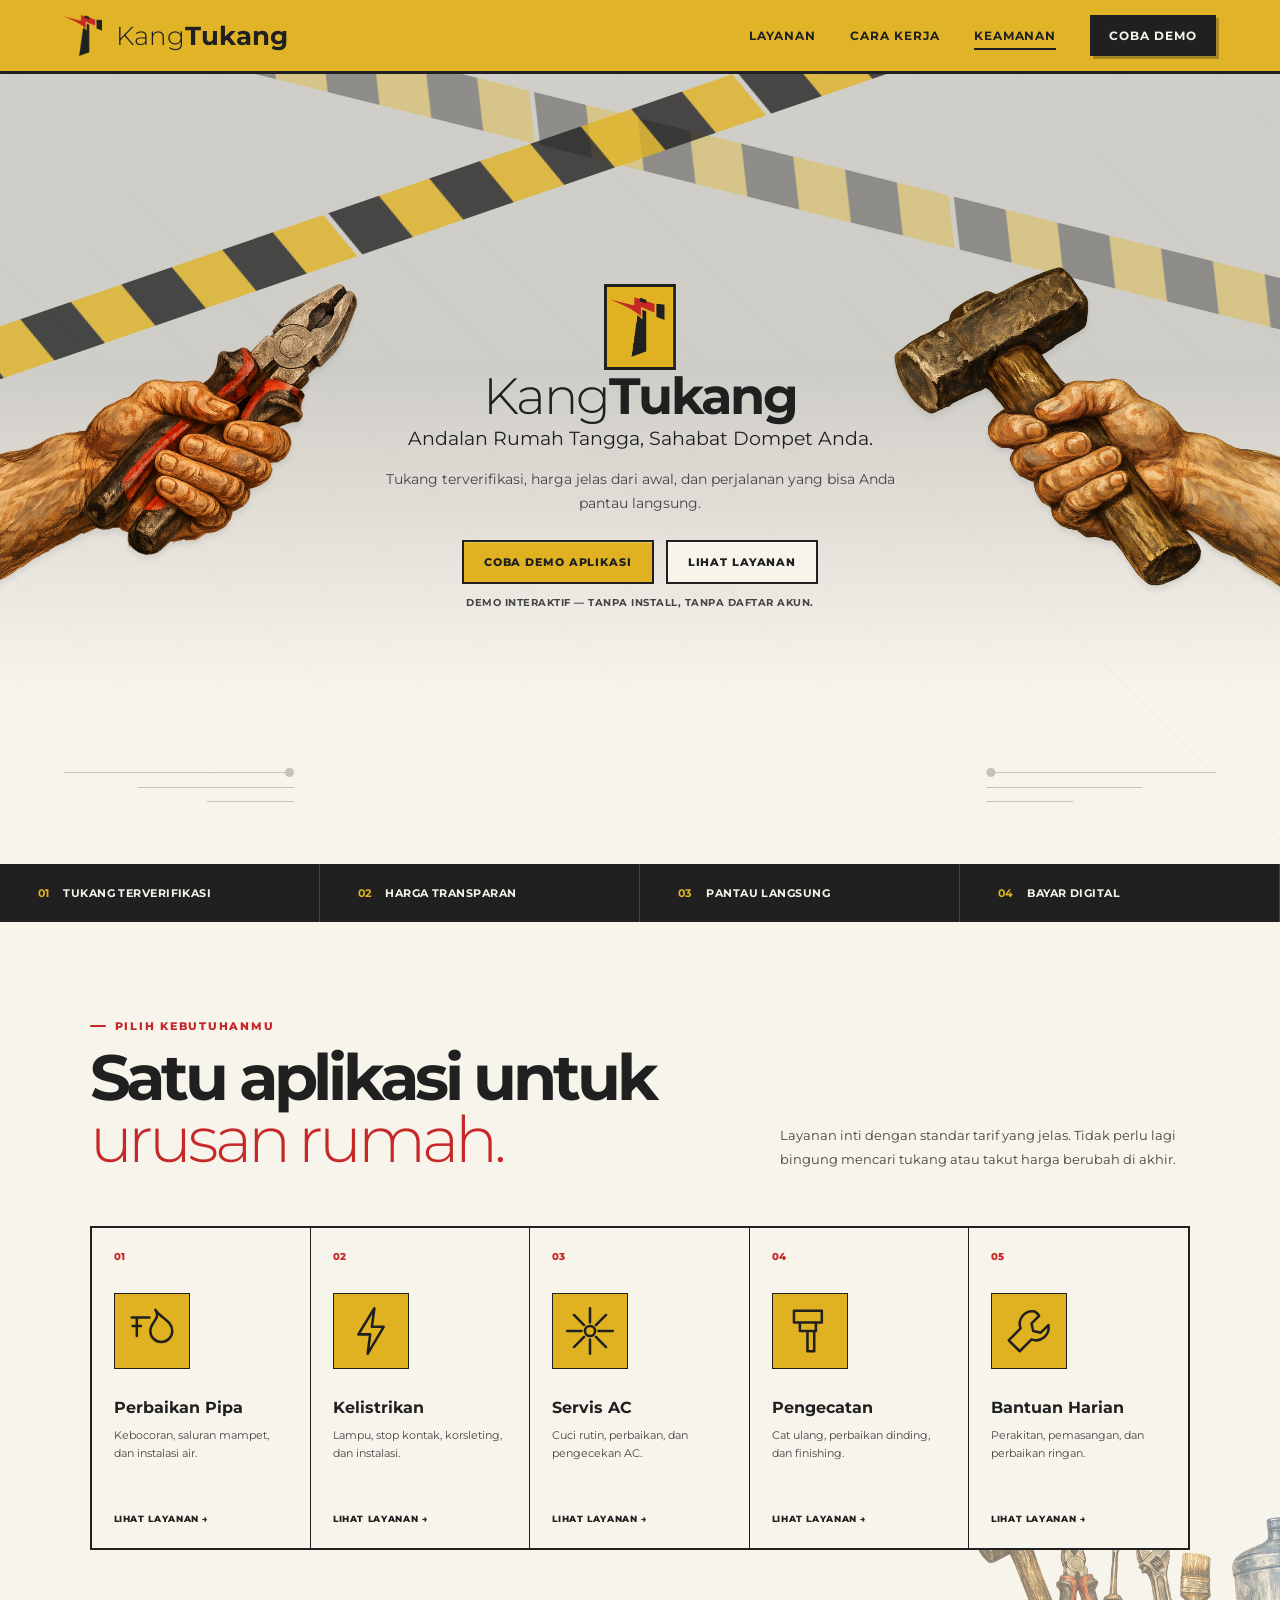
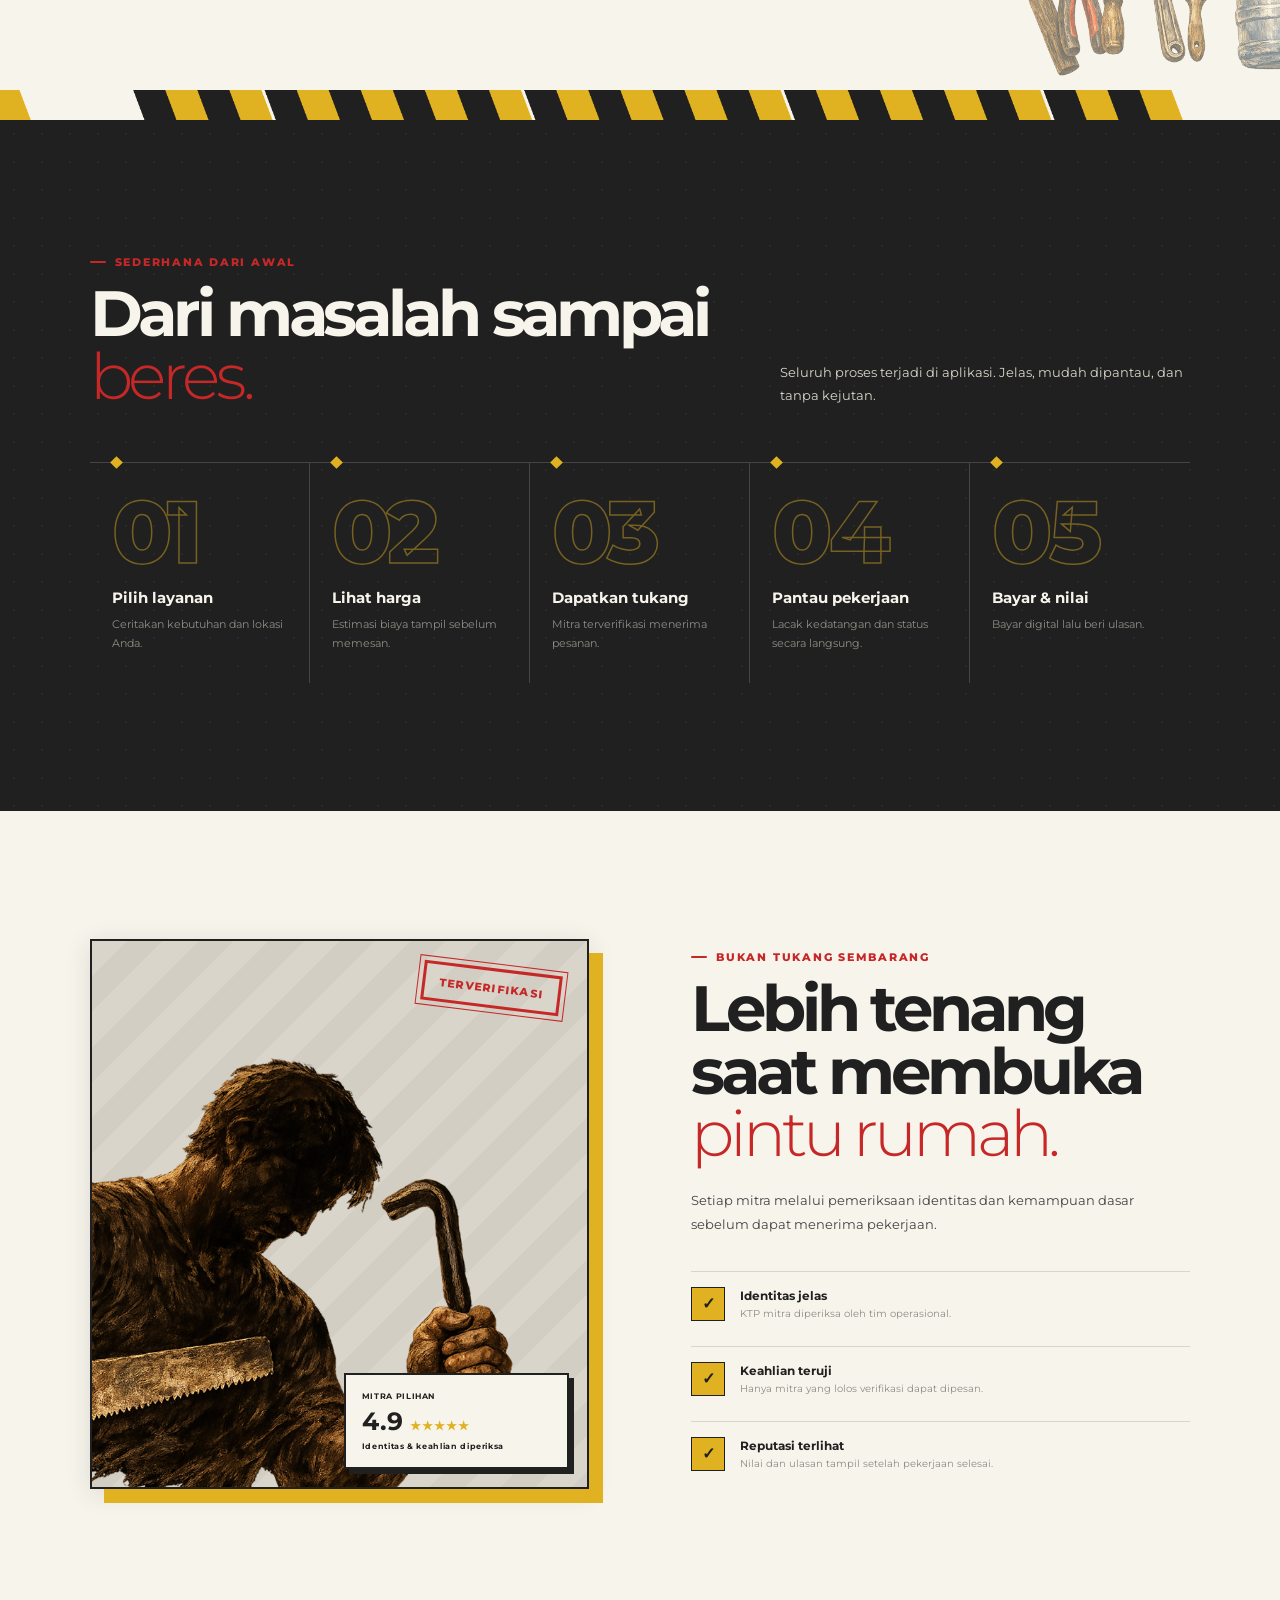
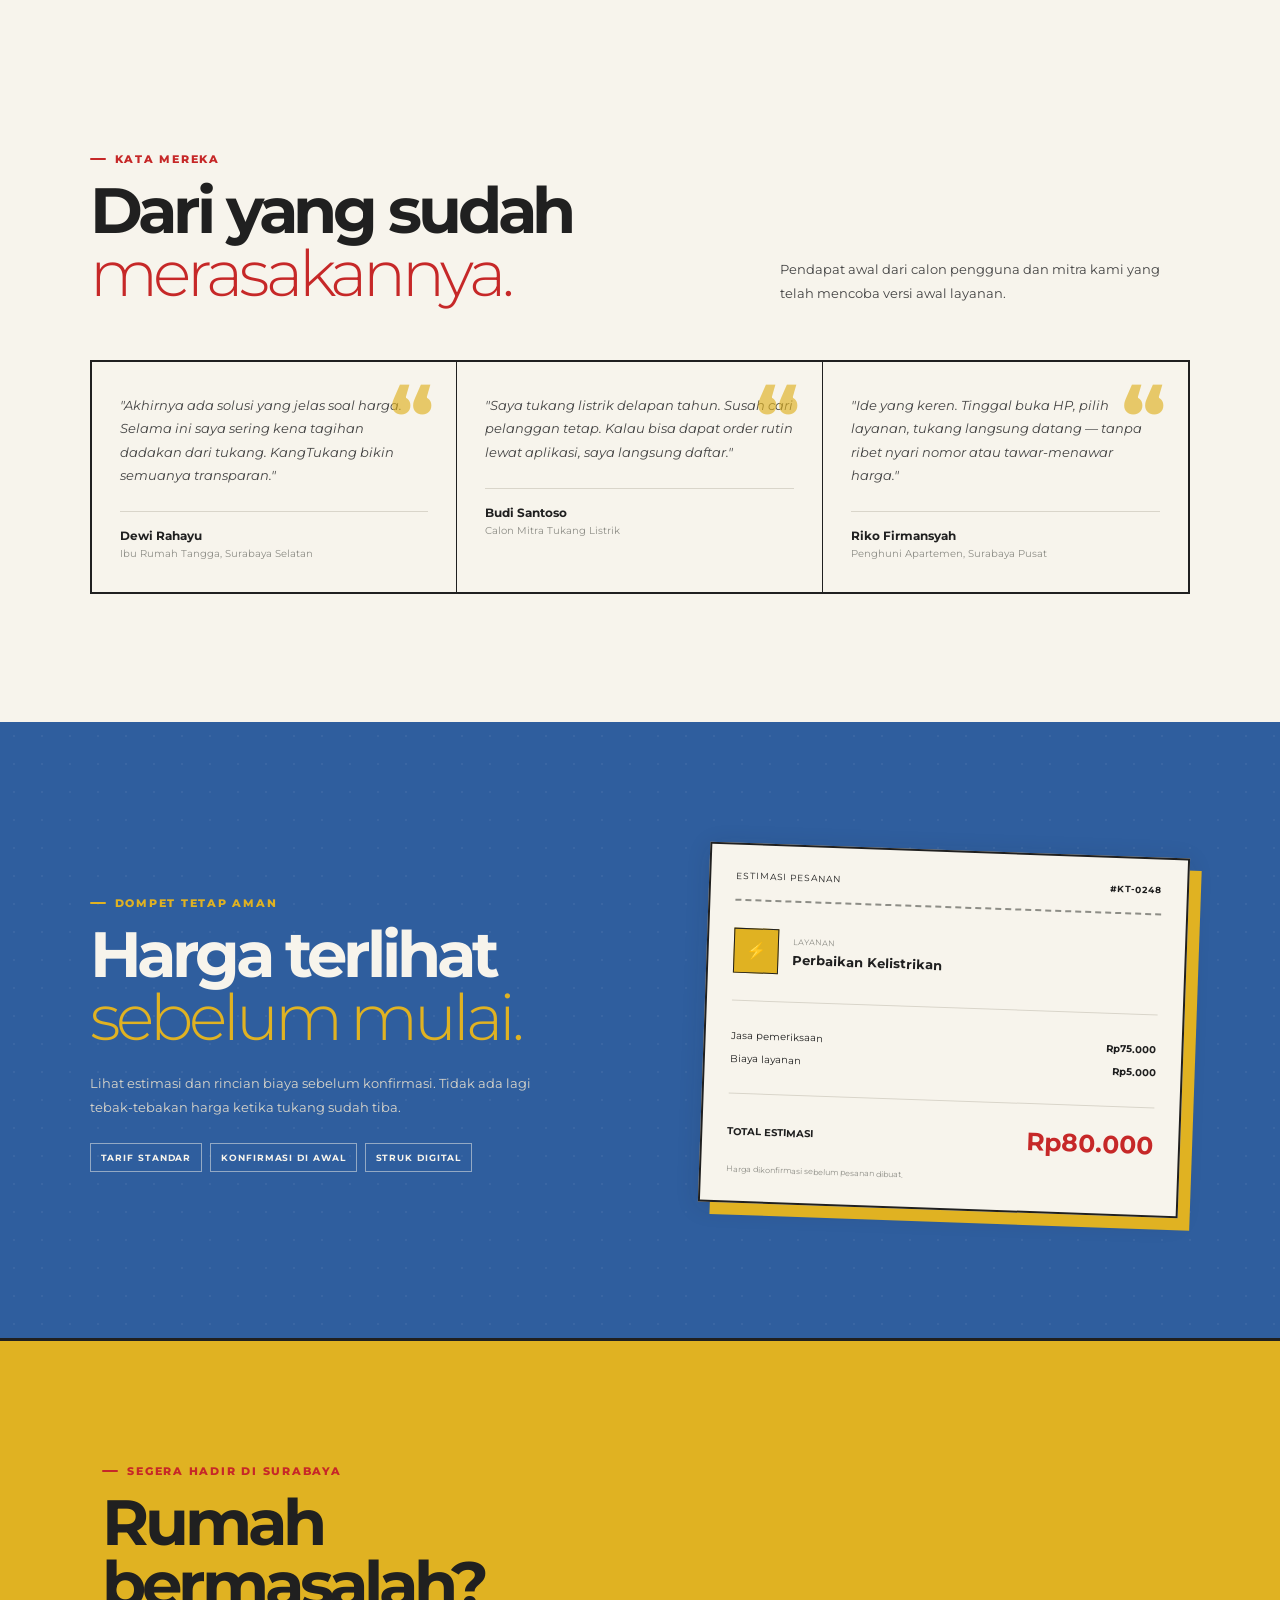
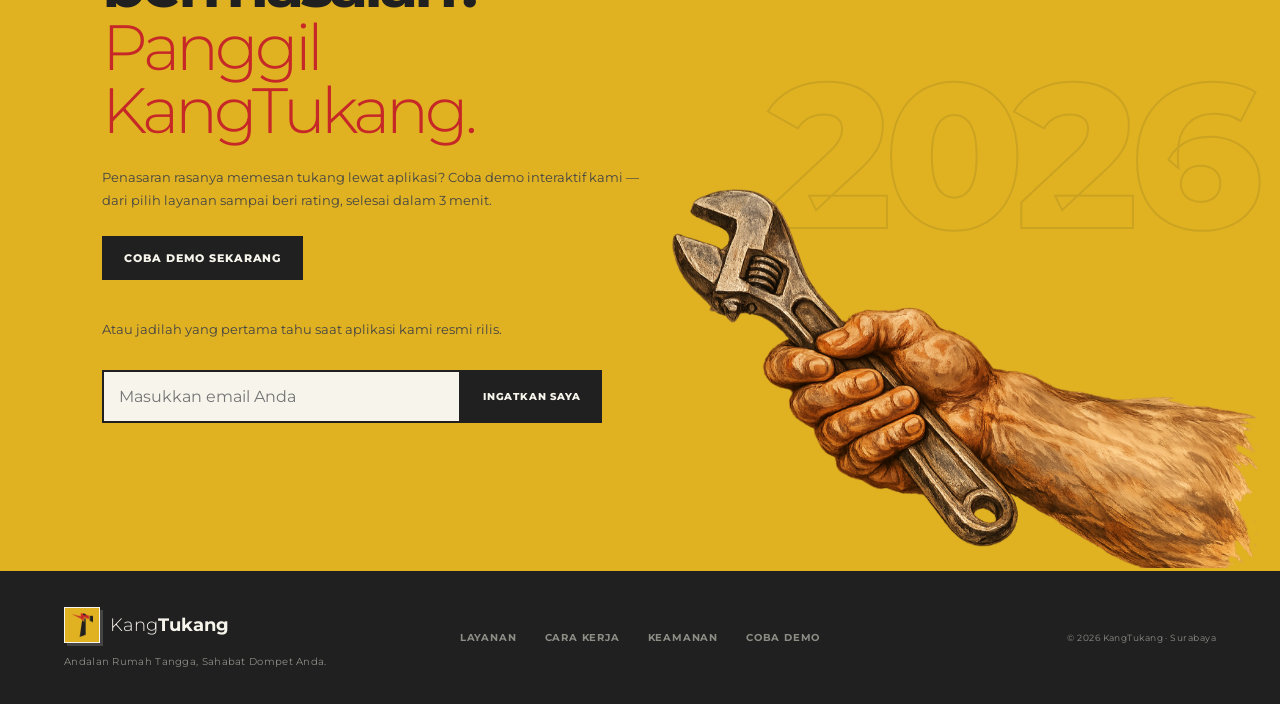
==== commit 33511ff4: "style: better ui" ====
--- a/index.html
+++ b/index.html
@@ -33,7 +33,7 @@
         <a href="#layanan">Layanan</a>
         <a href="#cara-kerja">Cara Kerja</a>
         <a href="#keamanan">Keamanan</a>
-        <a class="nav-cta" href="#unduh">Segera Hadir</a>
+        <a class="nav-cta" href="app/">Coba Demo</a>
       </nav>
     </header>
 
@@ -53,9 +53,10 @@
             Anda pantau langsung.
           </p>
           <div class="hero-actions">
-            <a class="button button-primary" href="#layanan">Cari Layanan</a>
-            <a class="button button-secondary" href="#cara-kerja">Lihat Cara Kerja</a>
-          </div>
+            <a class="button button-primary" href="app/">Coba Demo Aplikasi</a>
+            <a class="button button-secondary" href="#layanan">Lihat Layanan</a>
+          </div>
+          <p class="hero-demo-note">Demo interaktif — tanpa install, tanpa daftar akun.</p>
         </div>
 
         <img class="tool-hand tool-hand-right" src="assets/img/handhammer.png" alt="" />
@@ -231,7 +232,12 @@
         <div class="final-copy reveal">
           <span class="section-kicker">Segera hadir di Surabaya</span>
           <h2>Rumah bermasalah?<br /><em>Panggil KangTukang.</em></h2>
-          <p>Jadilah yang pertama tahu saat aplikasi Android kami siap digunakan.</p>
+          <p>
+            Penasaran rasanya memesan tukang lewat aplikasi? Coba demo interaktif
+            kami — dari pilih layanan sampai beri rating, selesai dalam 3 menit.
+          </p>
+          <a class="button button-demo" href="app/">Coba Demo Sekarang</a>
+          <p>Atau jadilah yang pertama tahu saat aplikasi kami resmi rilis.</p>
           <form class="notify-form">
             <label class="visually-hidden" for="email">Alamat email</label>
             <input id="email" type="email" placeholder="Masukkan email Anda" required />
@@ -254,7 +260,7 @@
         <a href="#layanan">Layanan</a>
         <a href="#cara-kerja">Cara Kerja</a>
         <a href="#keamanan">Keamanan</a>
-        <a href="#unduh">Segera Hadir</a>
+        <a href="app/">Coba Demo</a>
       </nav>
       <span class="footer-copy">© 2026 KangTukang · Surabaya</span>
     </footer>
--- a/style.css
+++ b/style.css
@@ -55,6 +55,9 @@
 .button:active { transform: translate(1px,1px); box-shadow: 1px 1px 0 var(--ink); transition-duration: .12s; }
 .button-primary { background: var(--yellow); box-shadow: inset 0 1px 0 rgb(255 255 255/.3); }
 .button-secondary { background: var(--cream); box-shadow: inset 0 1px 0 rgb(255 255 255/.7); }
+.button-demo { display: inline-block; margin-bottom: 10px; background: var(--ink); color: var(--cream); }
+.button-demo:hover { box-shadow: 5px 5px 0 var(--red), 0 2px 10px rgb(32 32 32/.12); }
+.hero-demo-note { margin: 12px 0 0; color: var(--steel); font-size: 10px; font-weight: 700; letter-spacing: .05em; text-transform: uppercase; }
 .tool-hand { position: absolute; z-index: 2; top: 170px; width: min(48vw,690px); pointer-events: none; filter: drop-shadow(0 5px 2px rgb(32 32 32/.08)); transition: transform .16s ease-out; }
 .tool-hand-left { left: -16vw; transform: translate(calc(var(--move-x)*-.35),calc(var(--move-y)*-.25)) scaleX(-1); }
 .tool-hand-right { right: -15vw; transform: translate(calc(var(--move-x)*.35),calc(var(--move-y)*-.25)); }
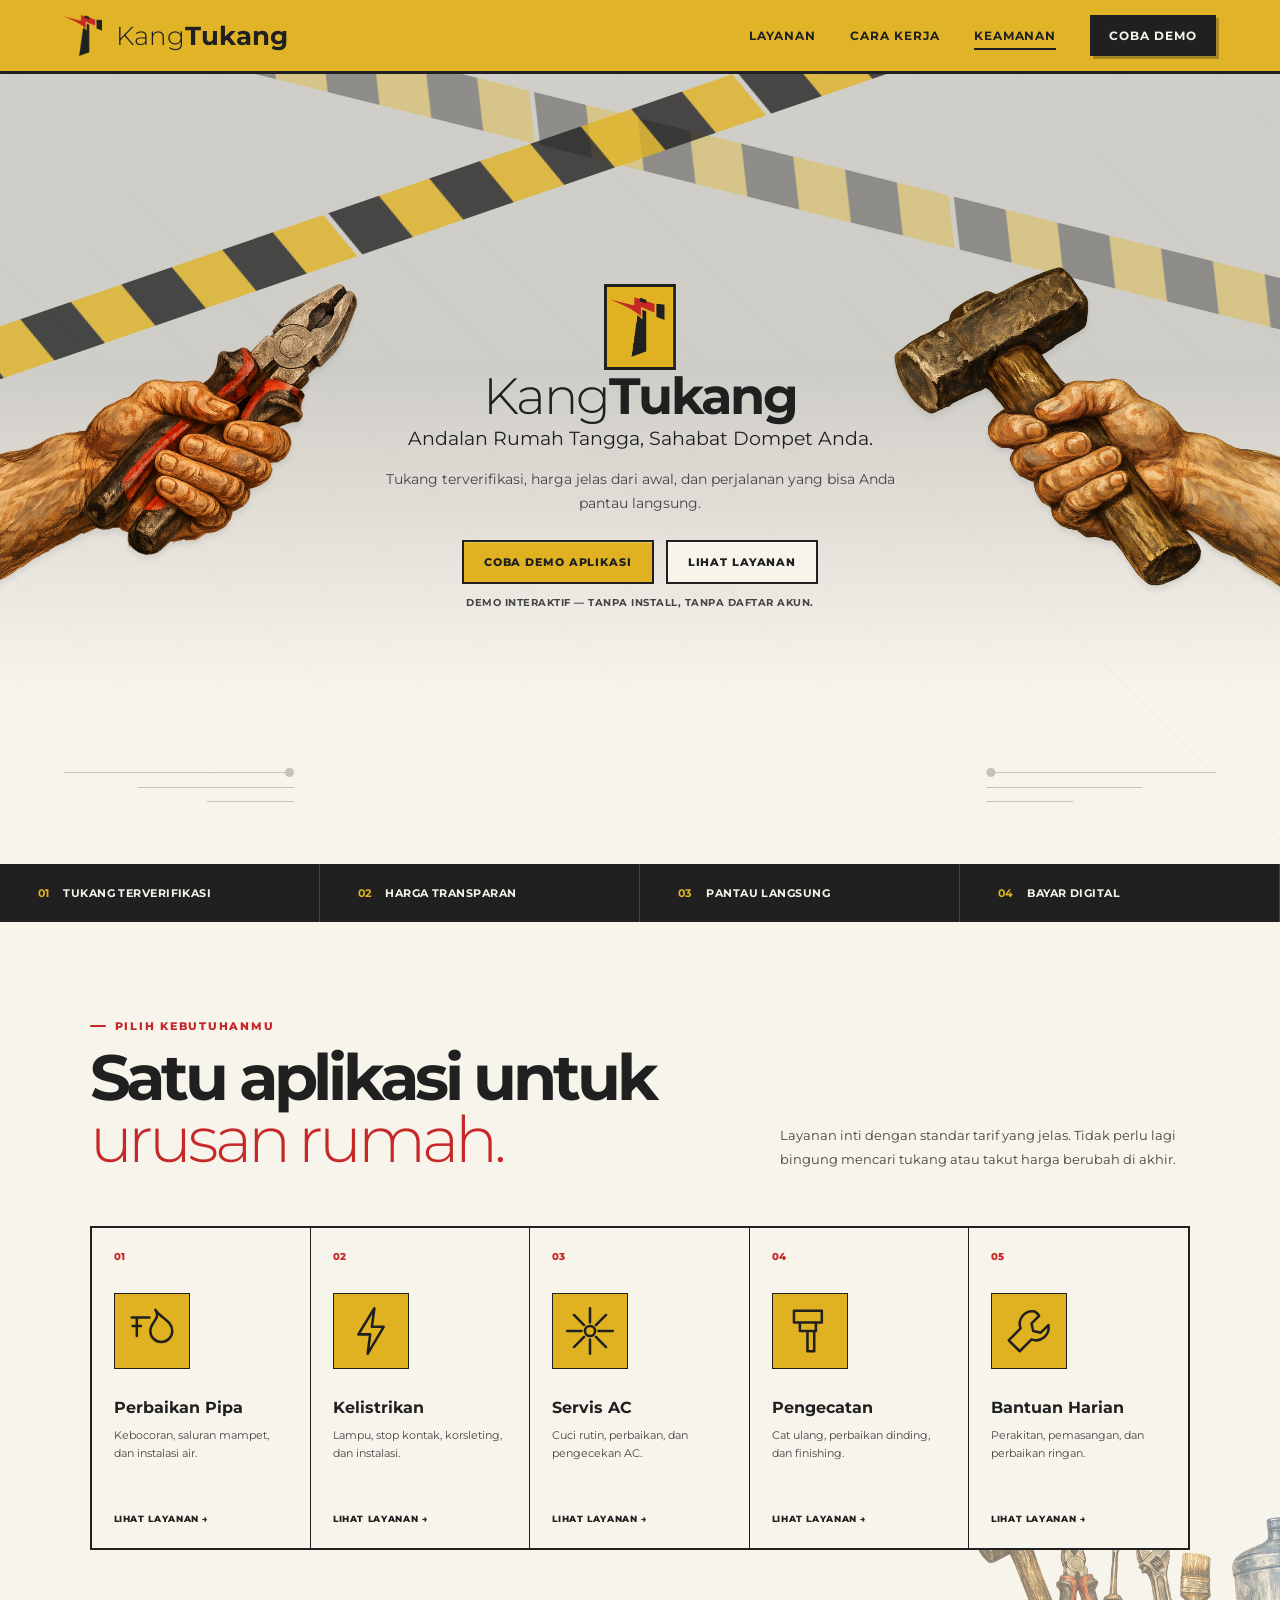
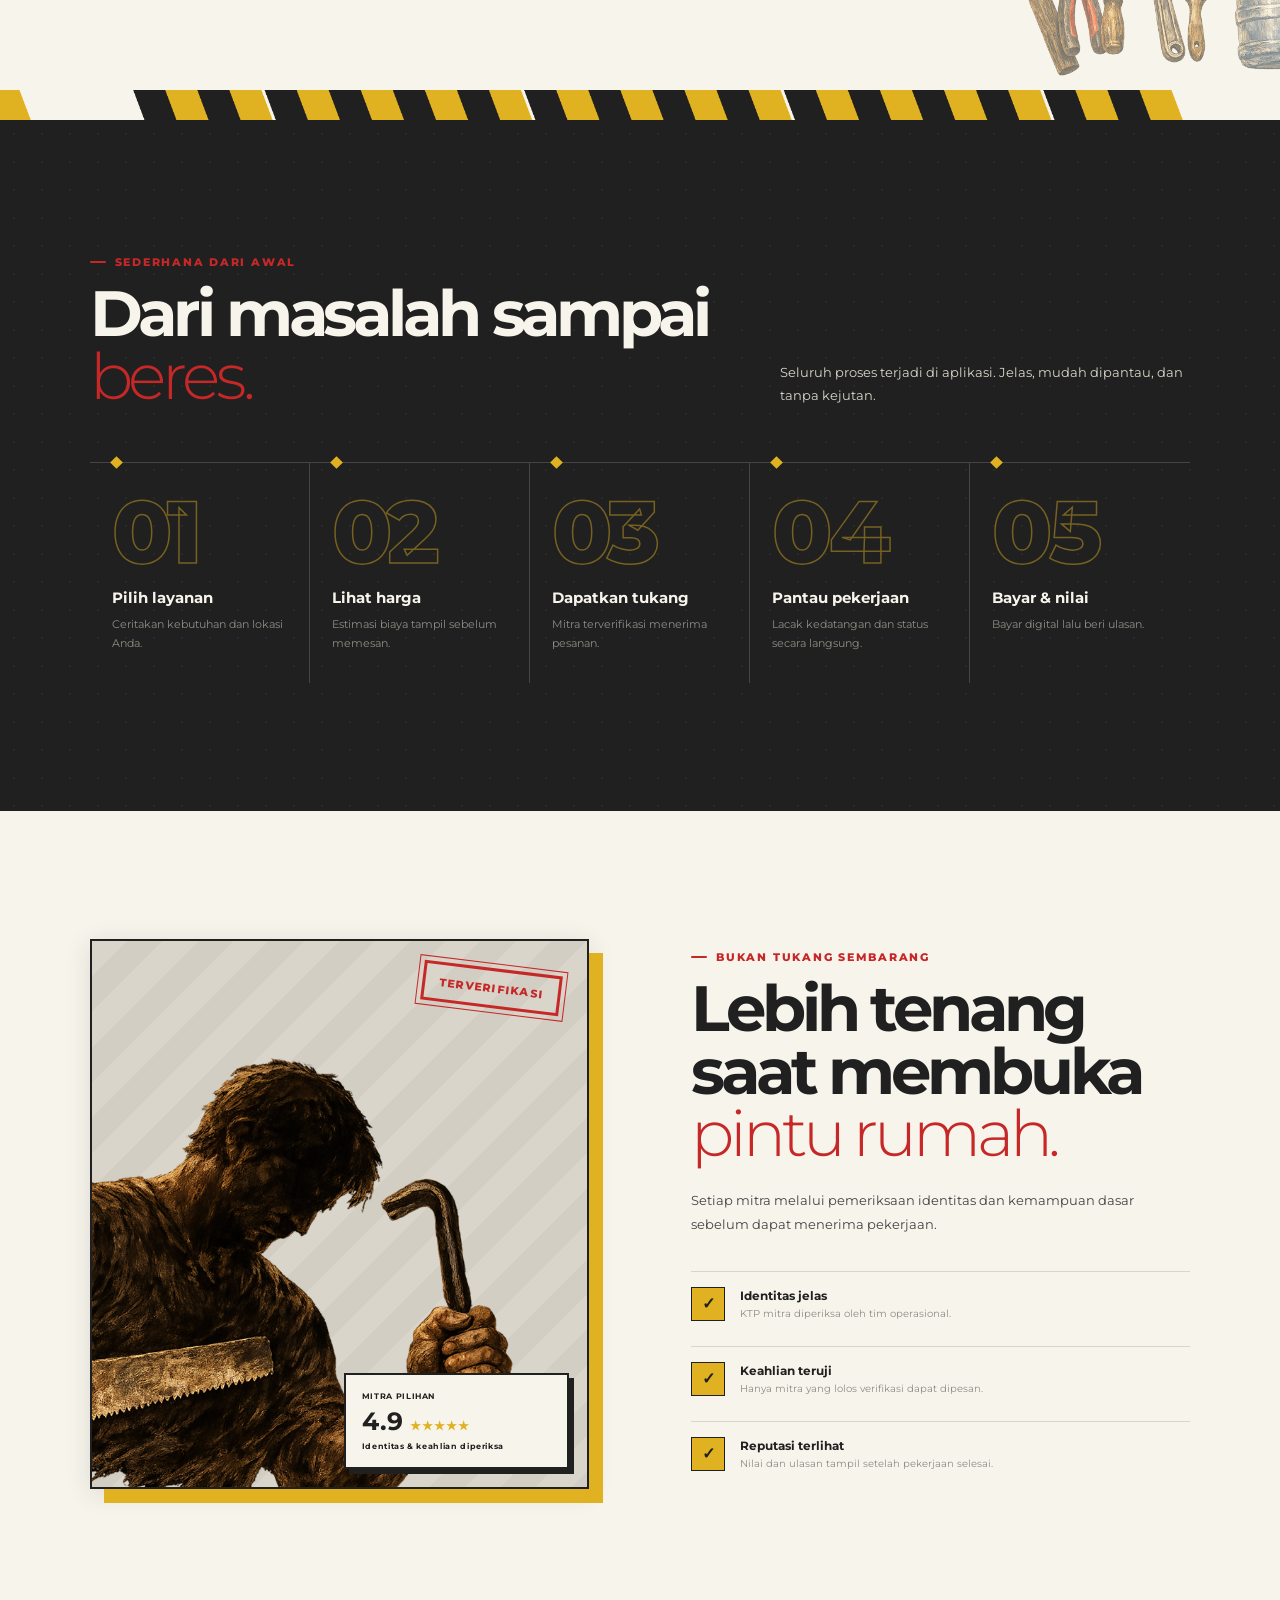
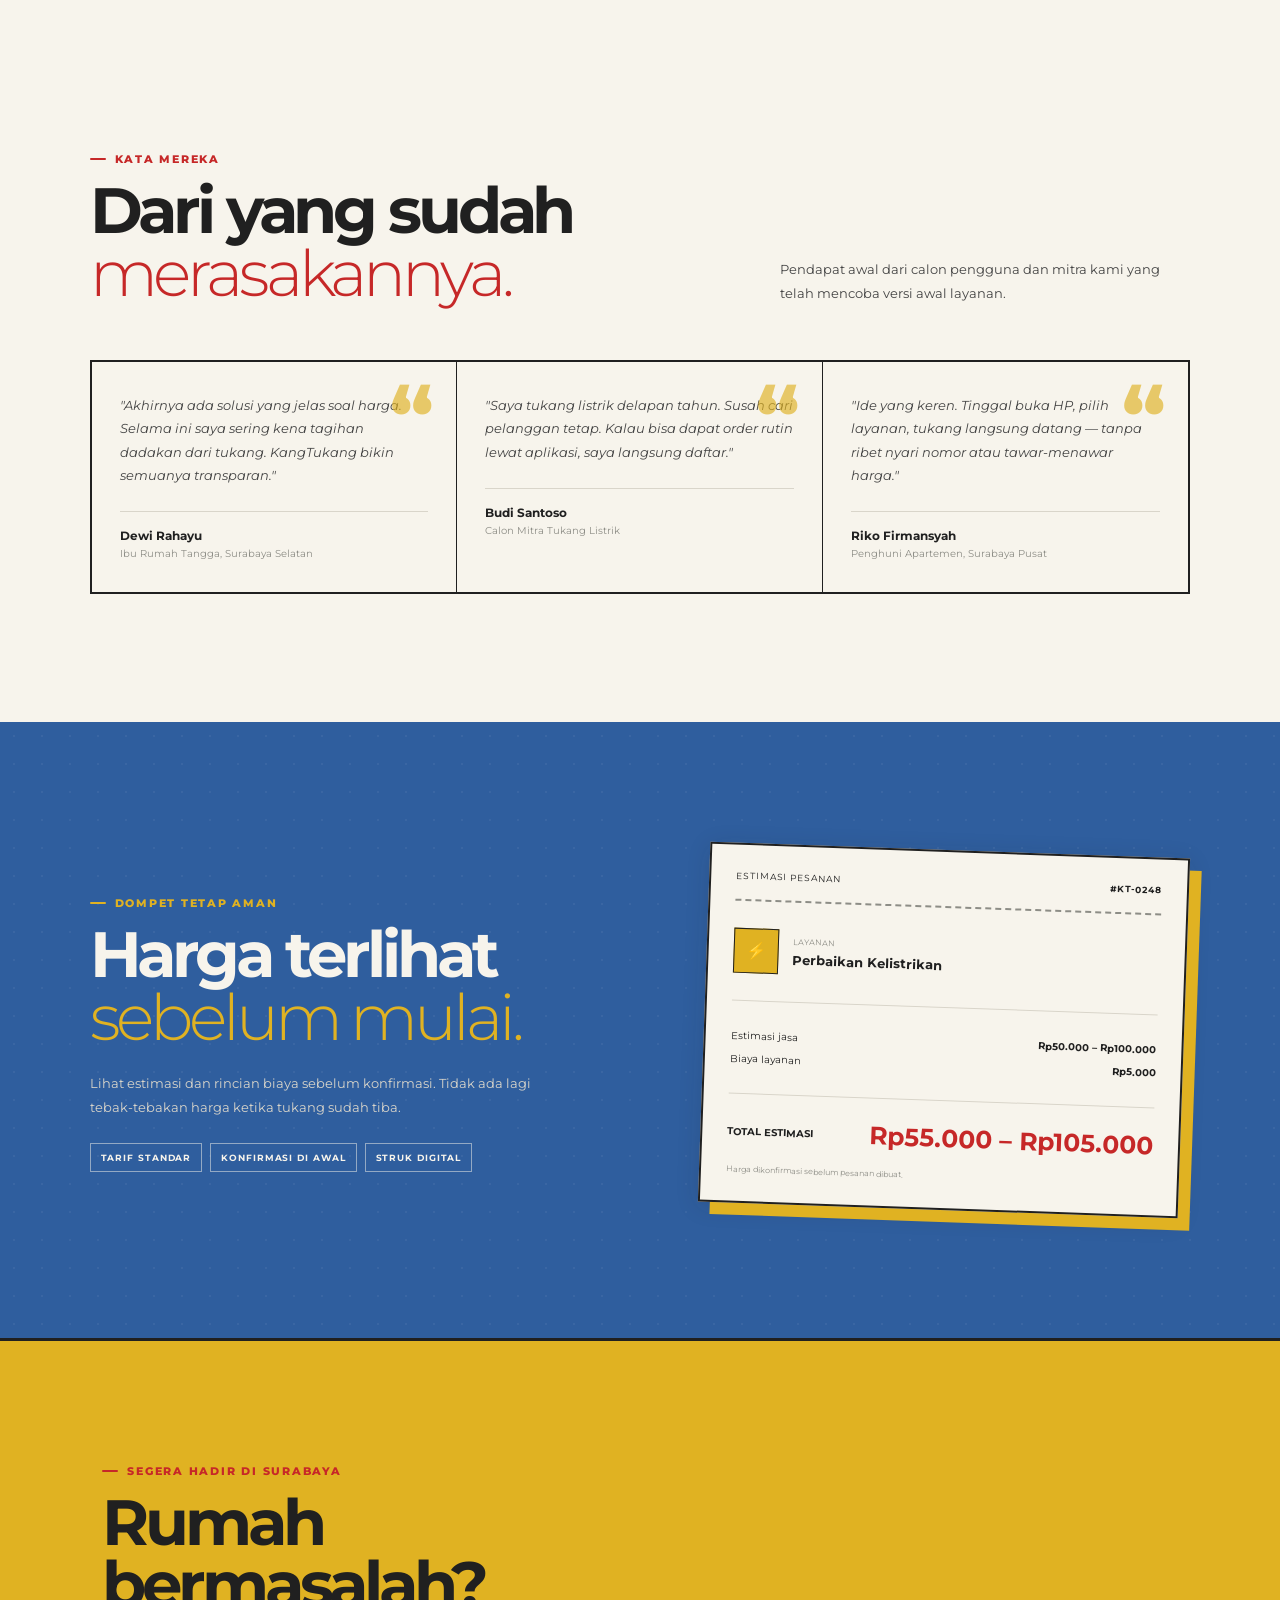
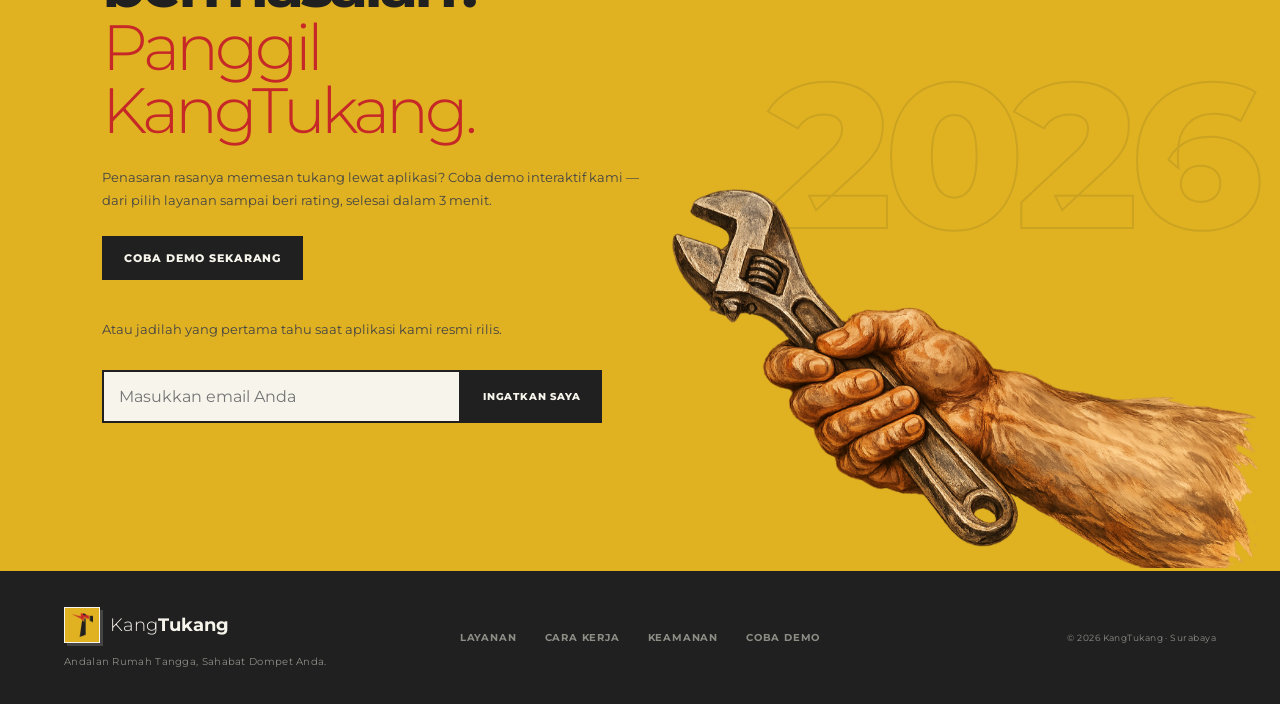
==== commit 9a4d22cc: "style: fix ui neo brutalist" ====
--- a/index.html
+++ b/index.html
@@ -218,10 +218,10 @@
           <div class="ticket-top"><span>ESTIMASI PESANAN</span><strong>#KT-0248</strong></div>
           <div class="ticket-service"><span class="ticket-icon">⚡</span><div><small>LAYANAN</small><strong>Perbaikan Kelistrikan</strong></div></div>
           <dl>
-            <div><dt>Jasa pemeriksaan</dt><dd>Rp75.000</dd></div>
+            <div><dt>Estimasi jasa</dt><dd>Rp50.000 – Rp100.000</dd></div>
             <div><dt>Biaya layanan</dt><dd>Rp5.000</dd></div>
           </dl>
-          <div class="ticket-total"><span>Total estimasi</span><strong>Rp80.000</strong></div>
+          <div class="ticket-total"><span>Total estimasi</span><strong>Rp55.000 – Rp105.000</strong></div>
           <small class="ticket-note">Harga dikonfirmasi sebelum pesanan dibuat.</small>
         </div>
       </section>
